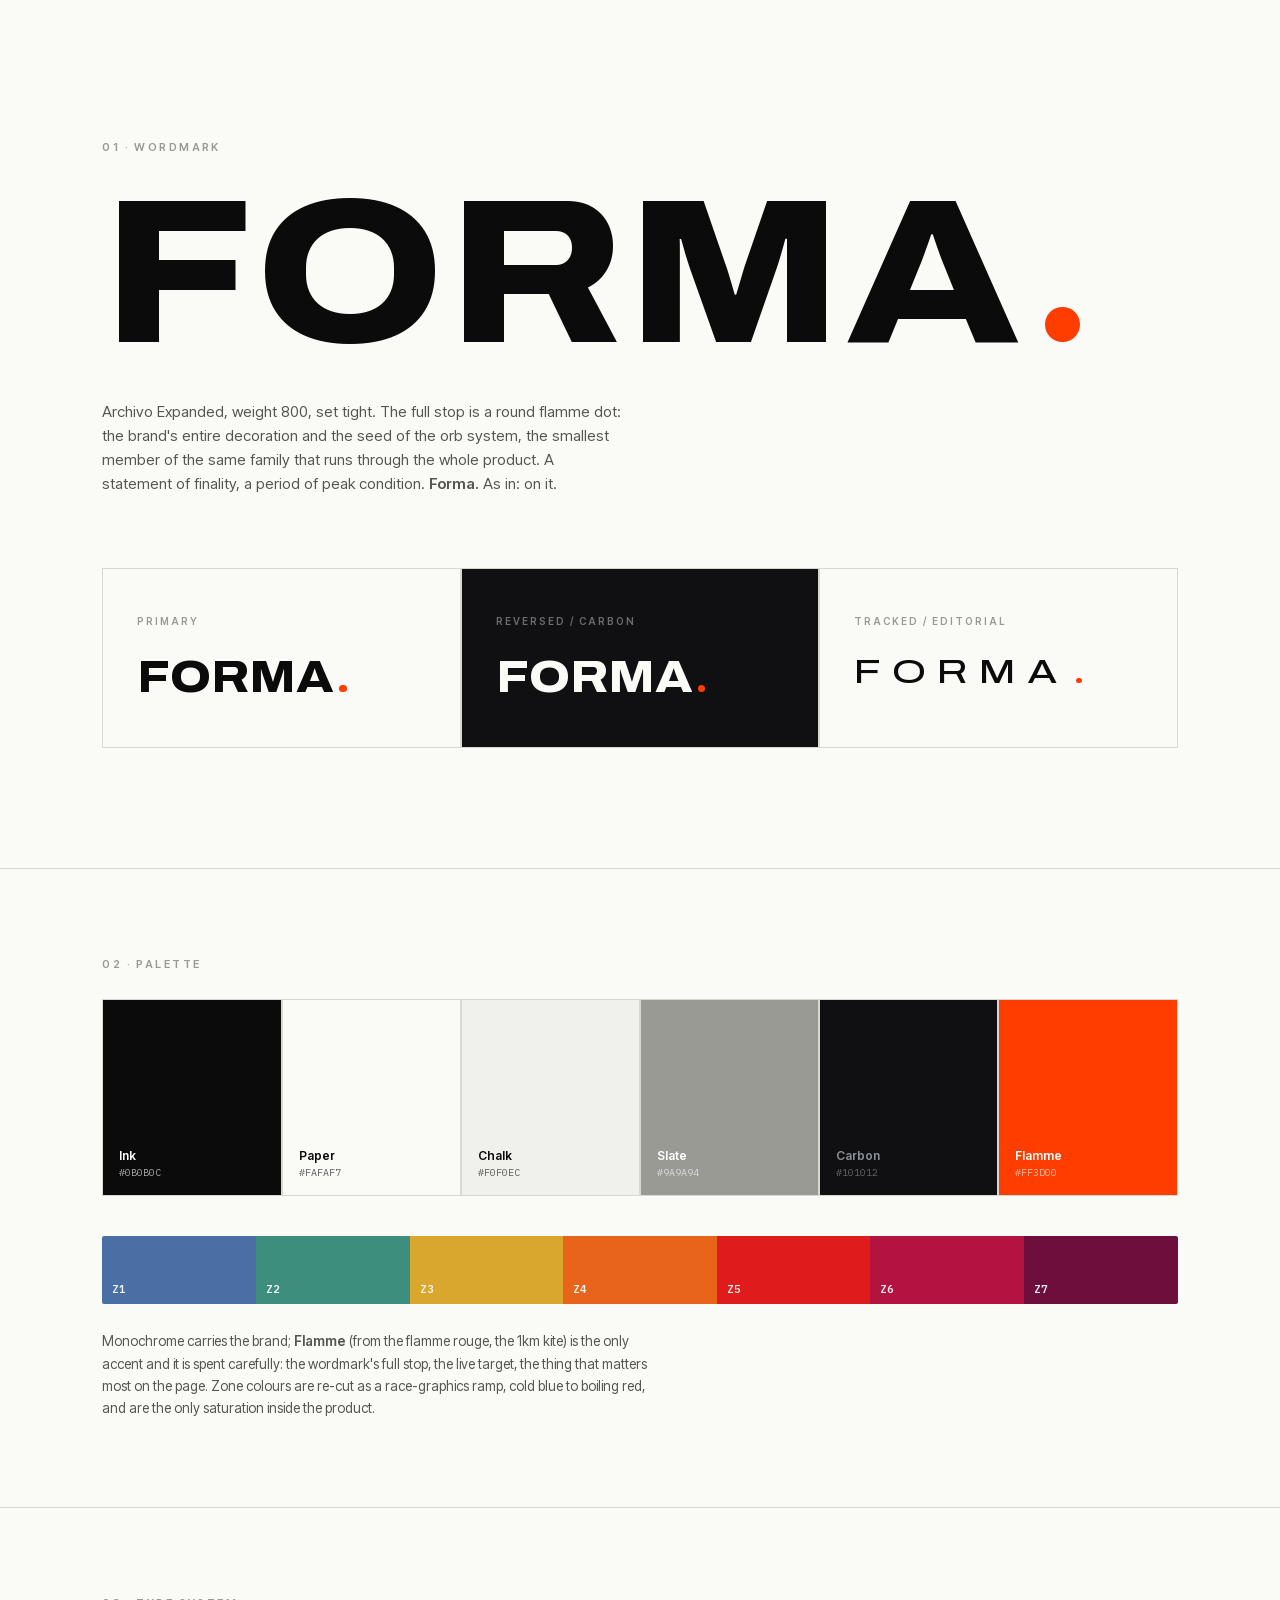
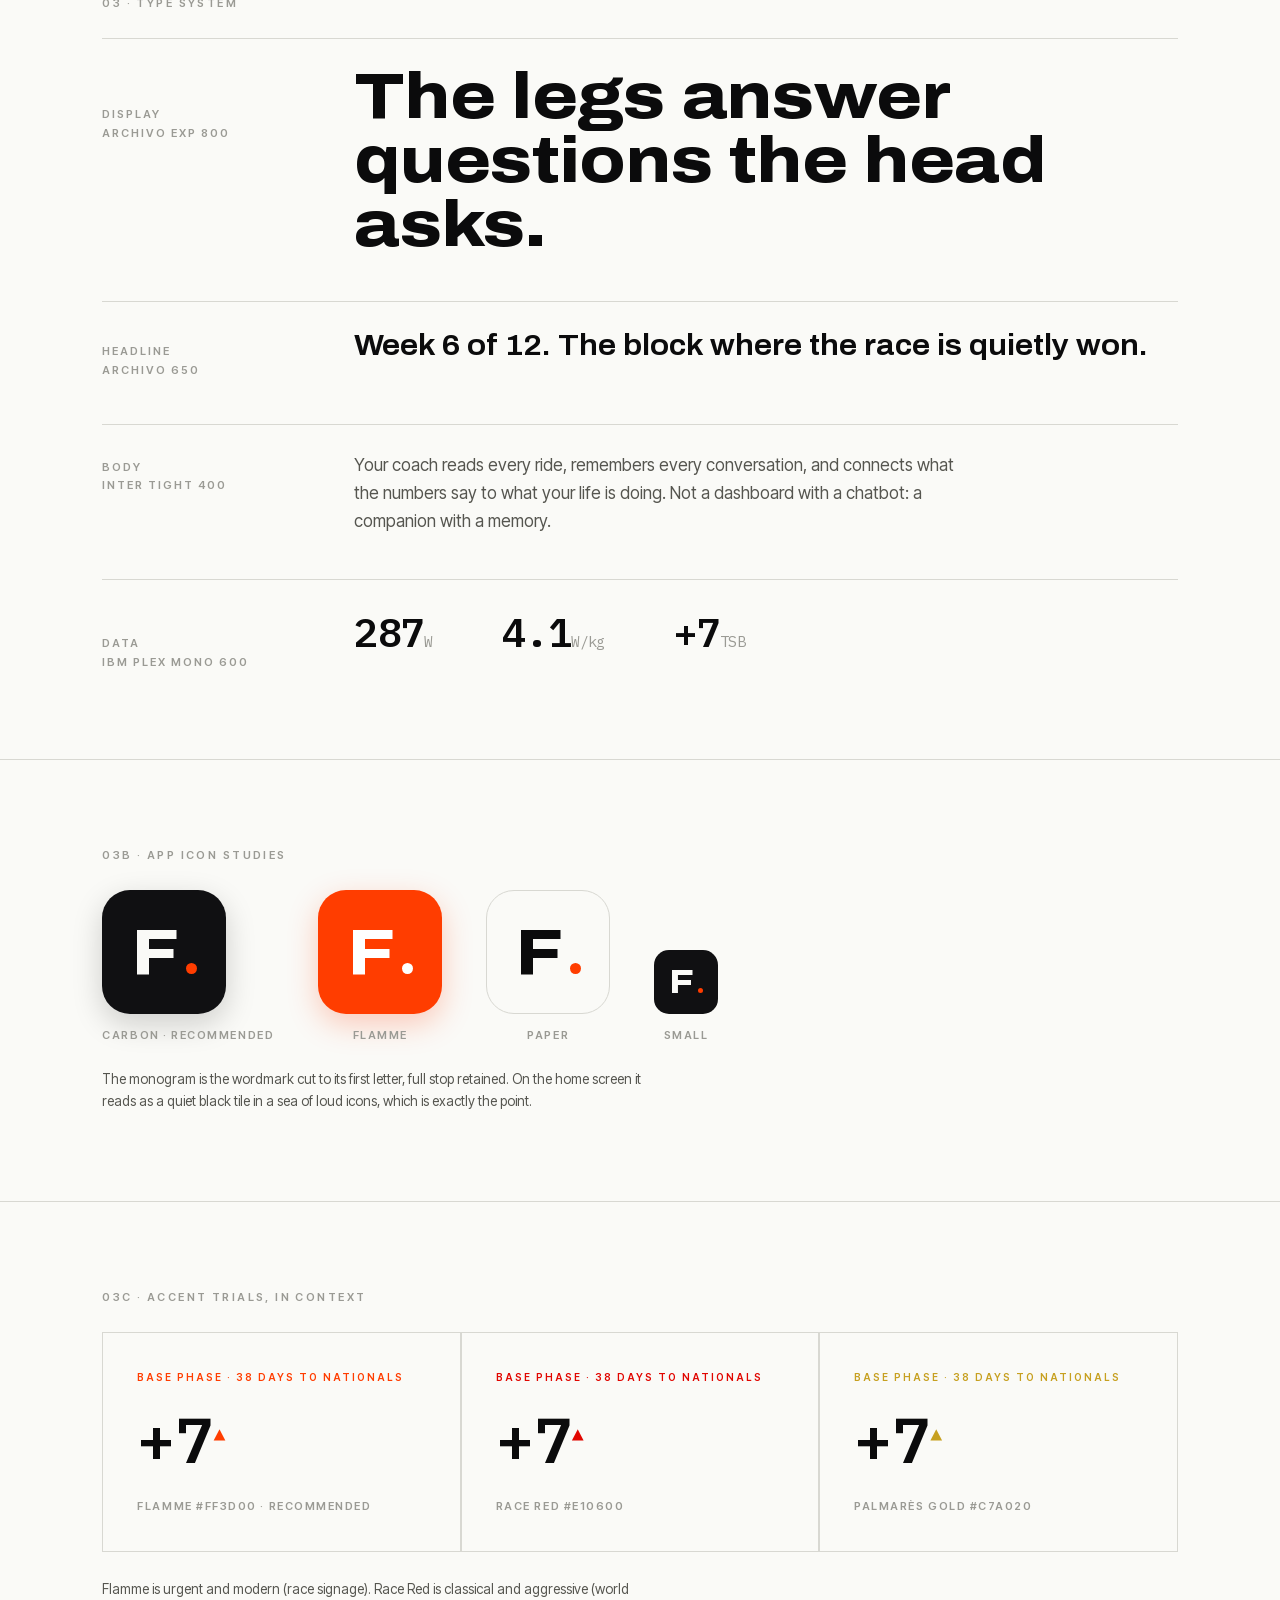
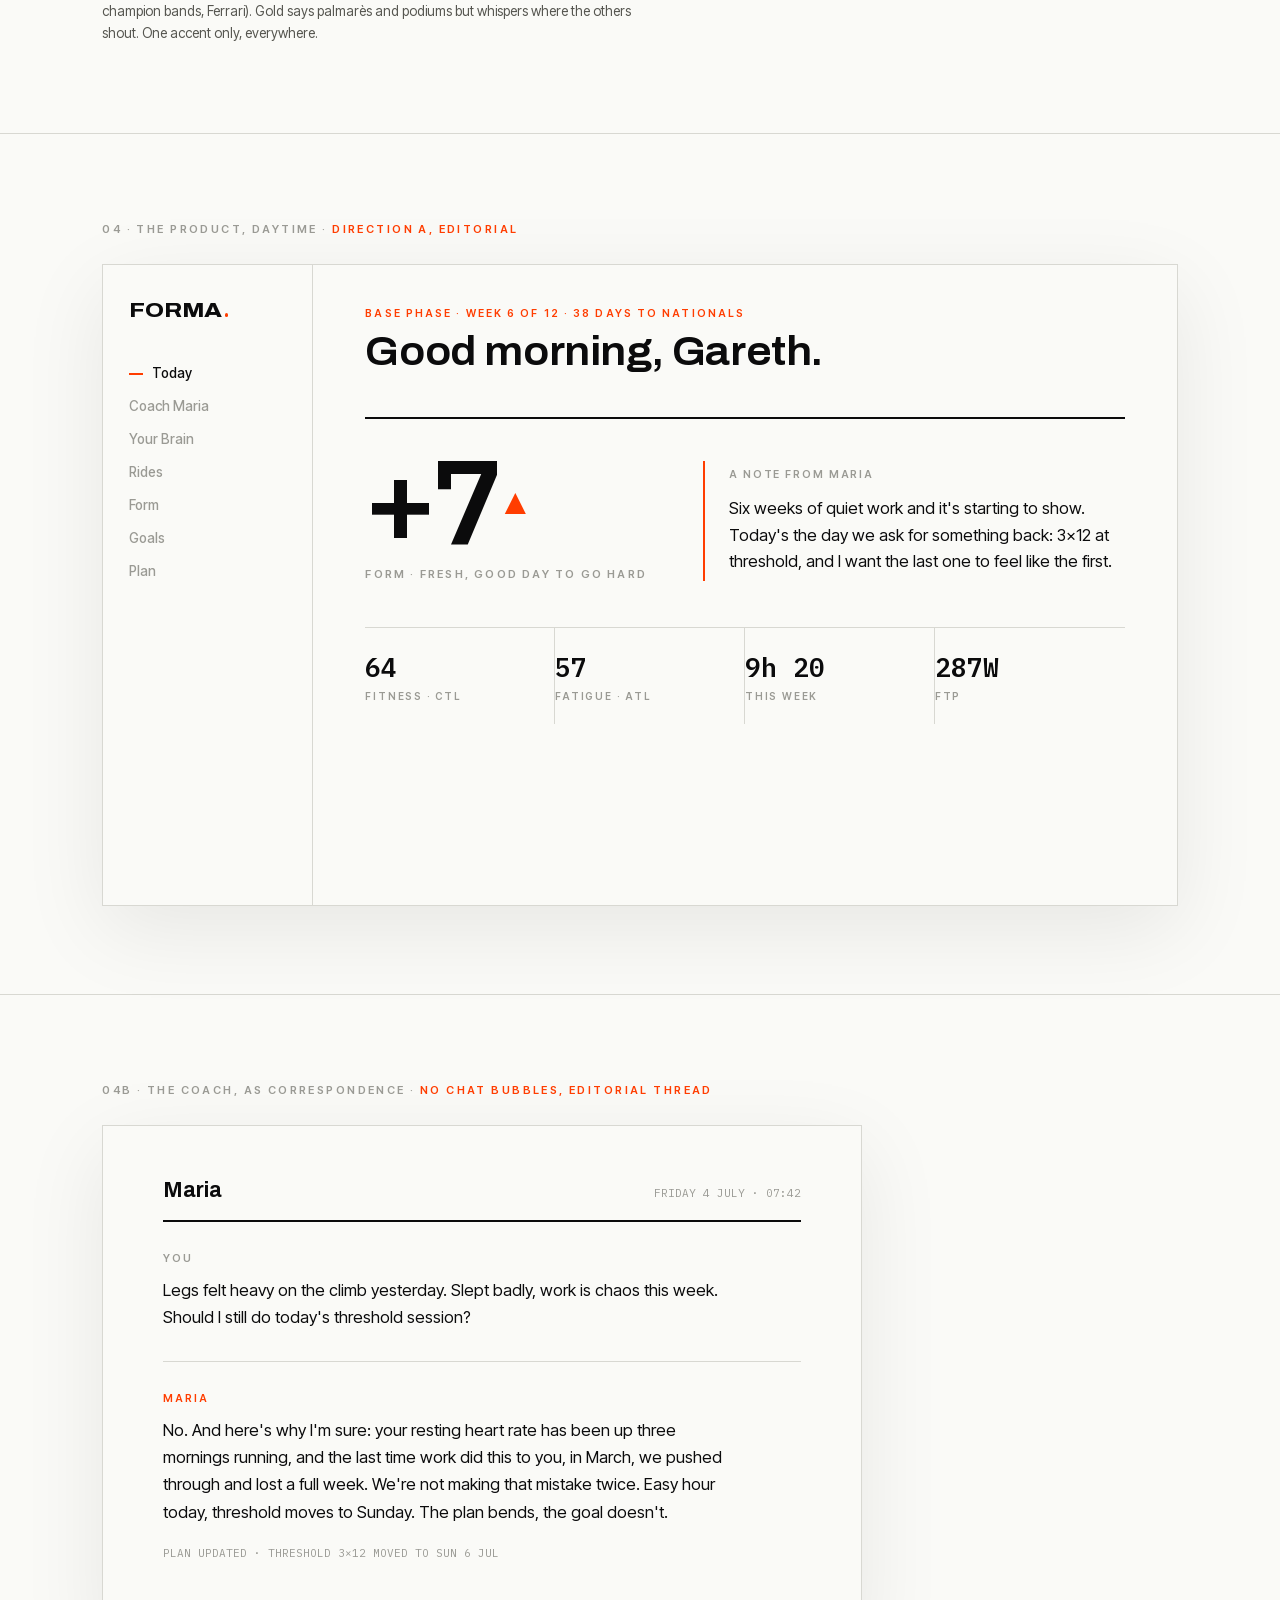
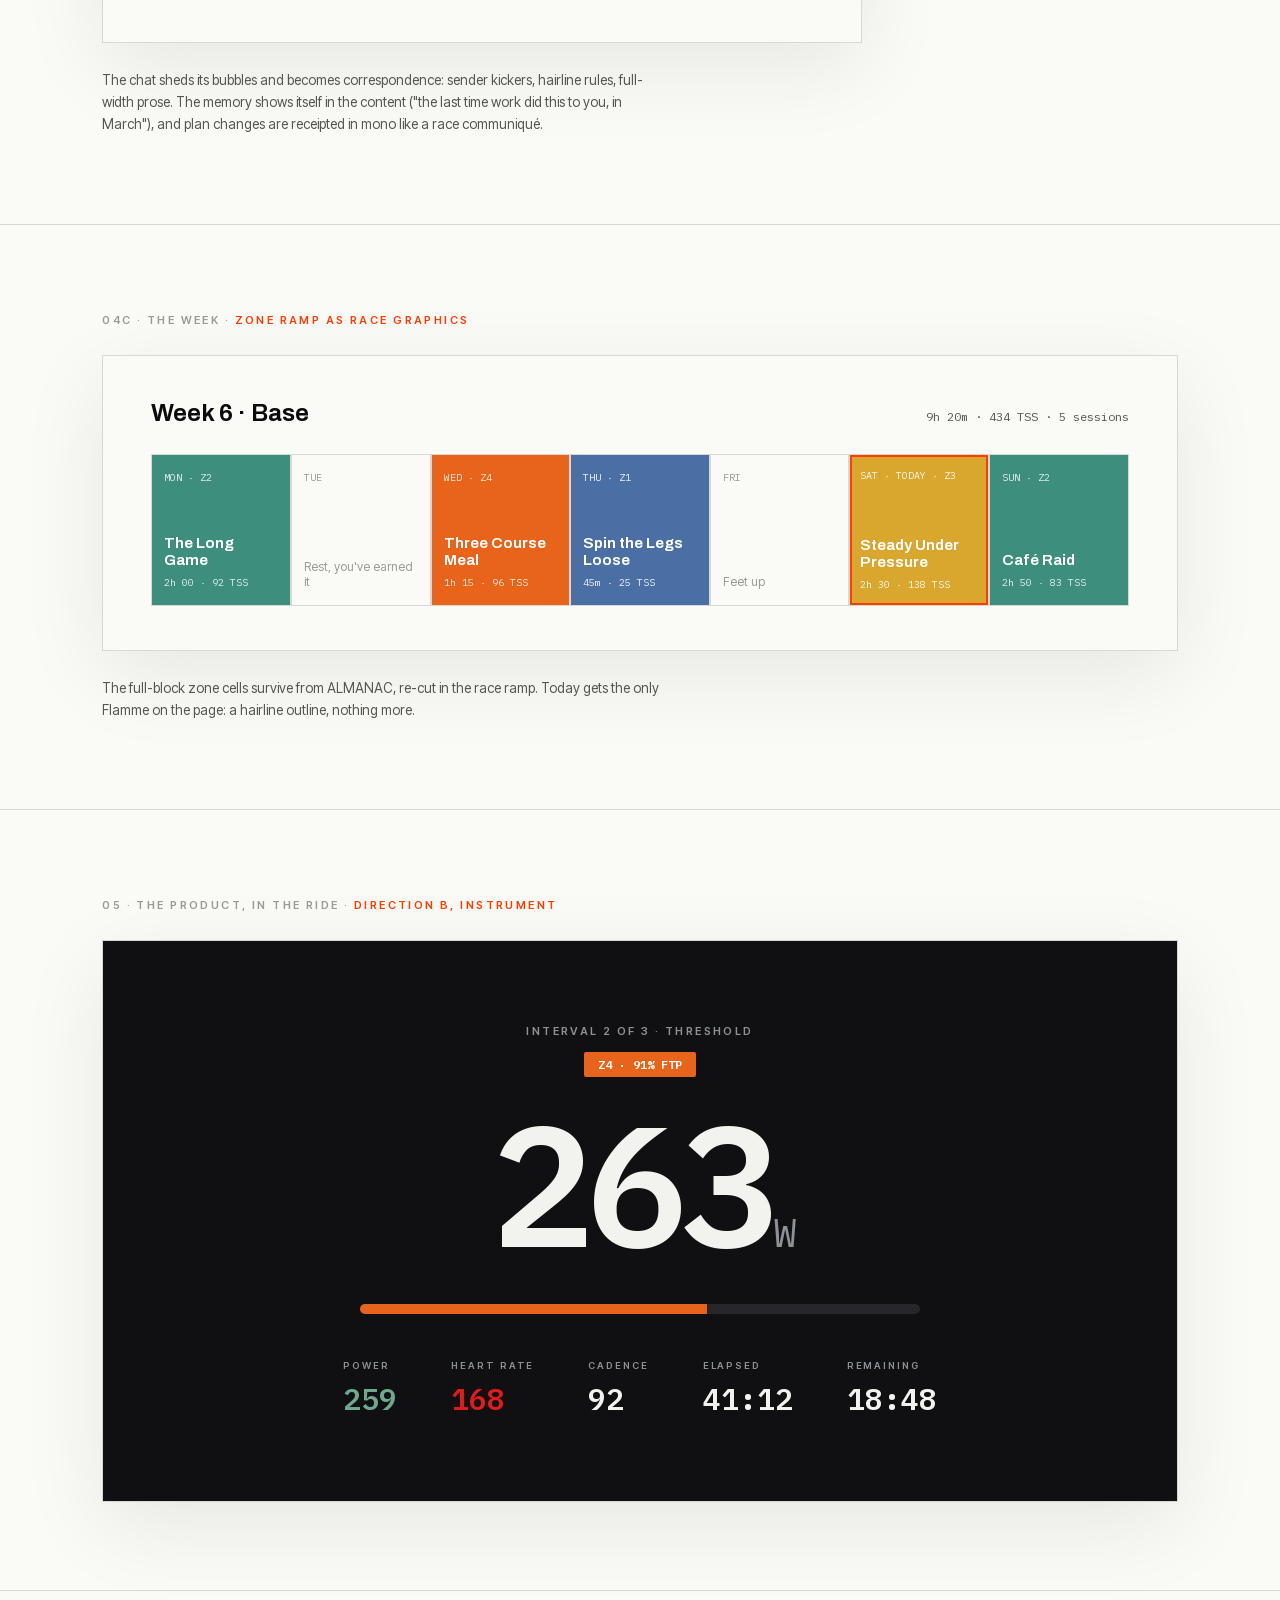
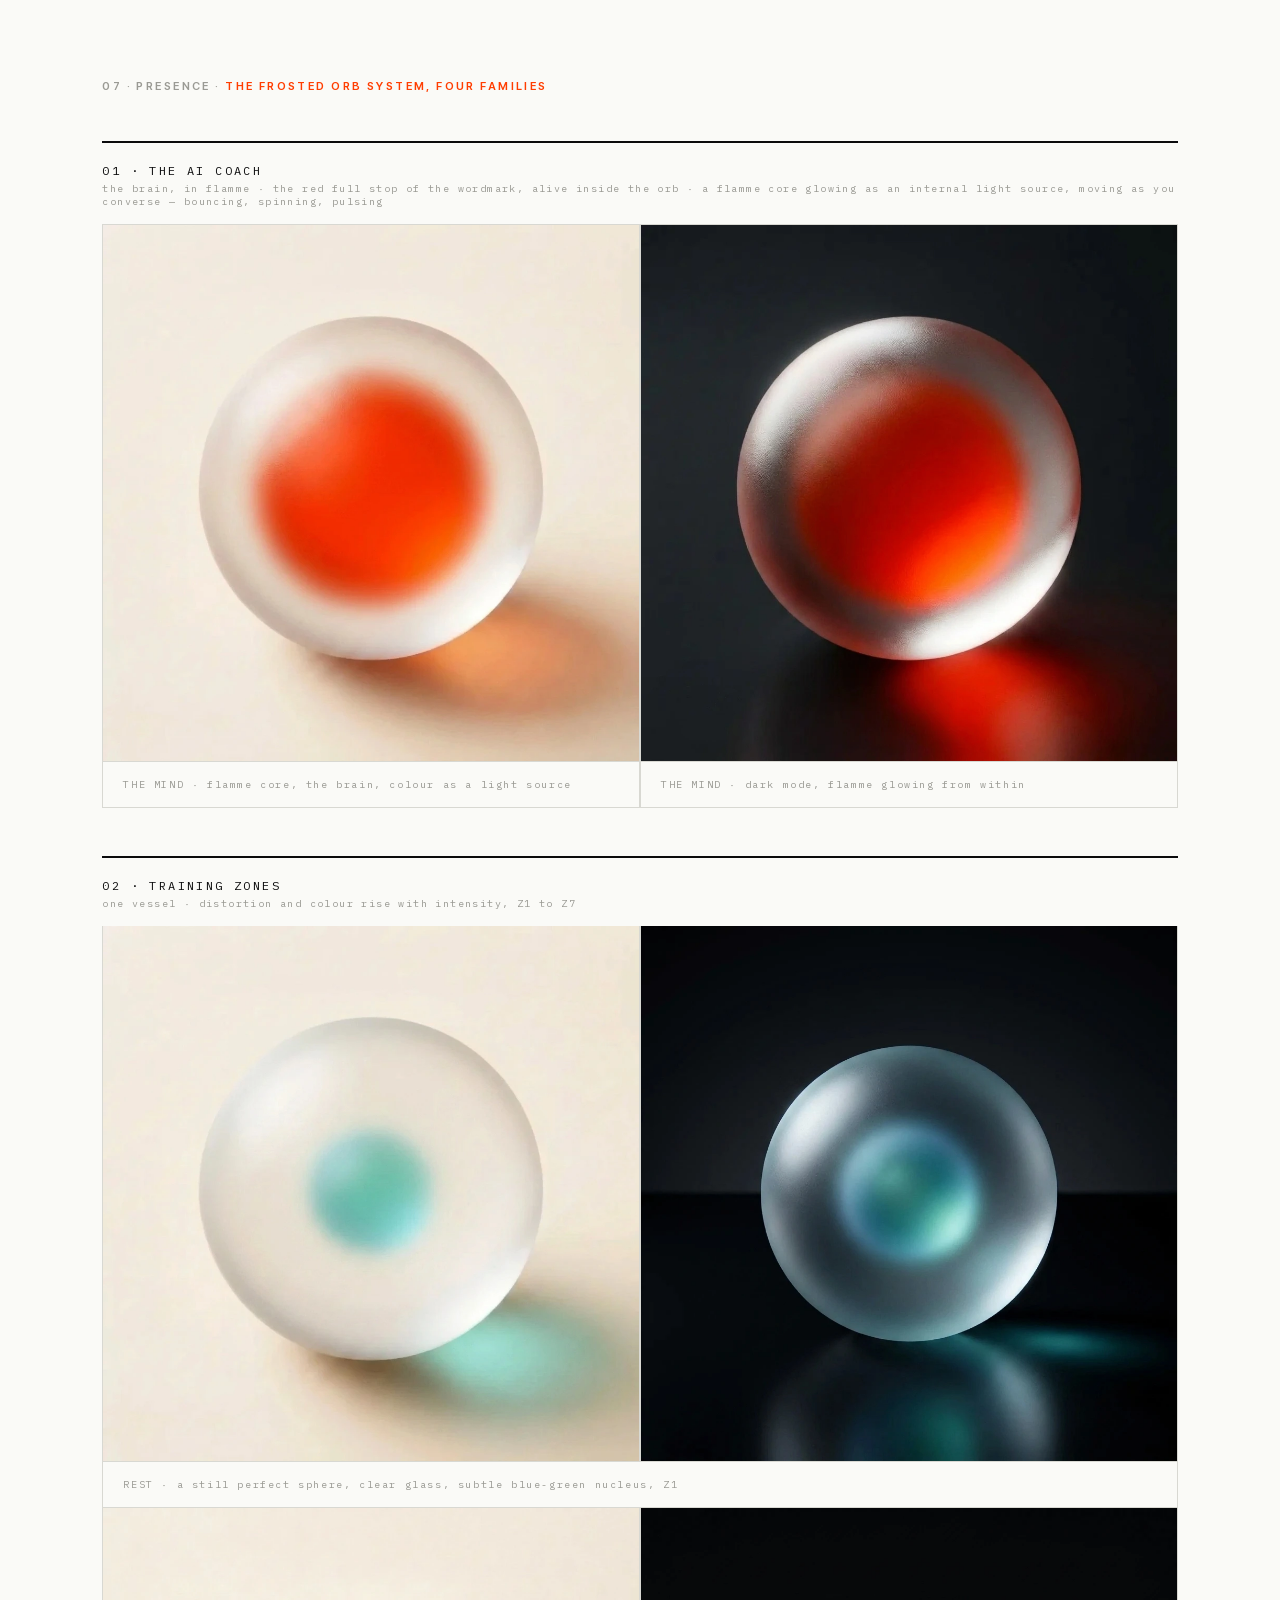
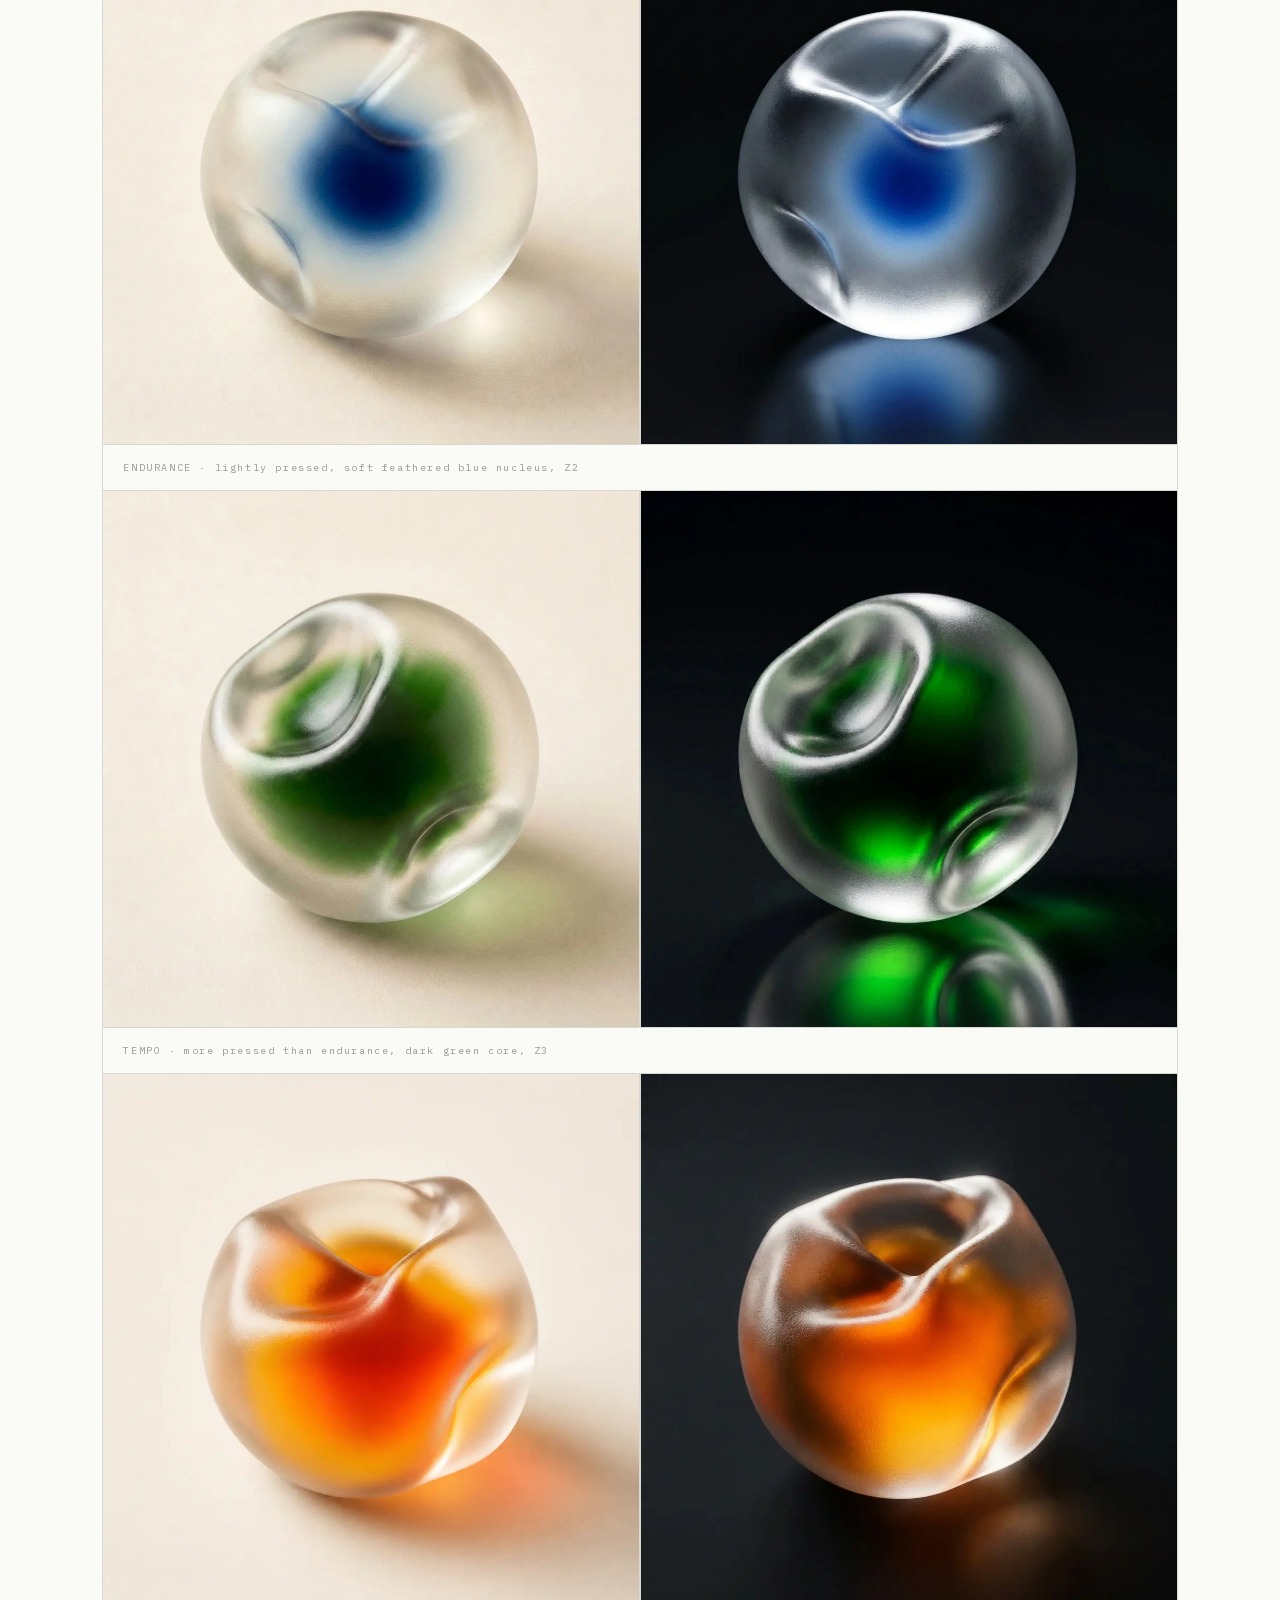
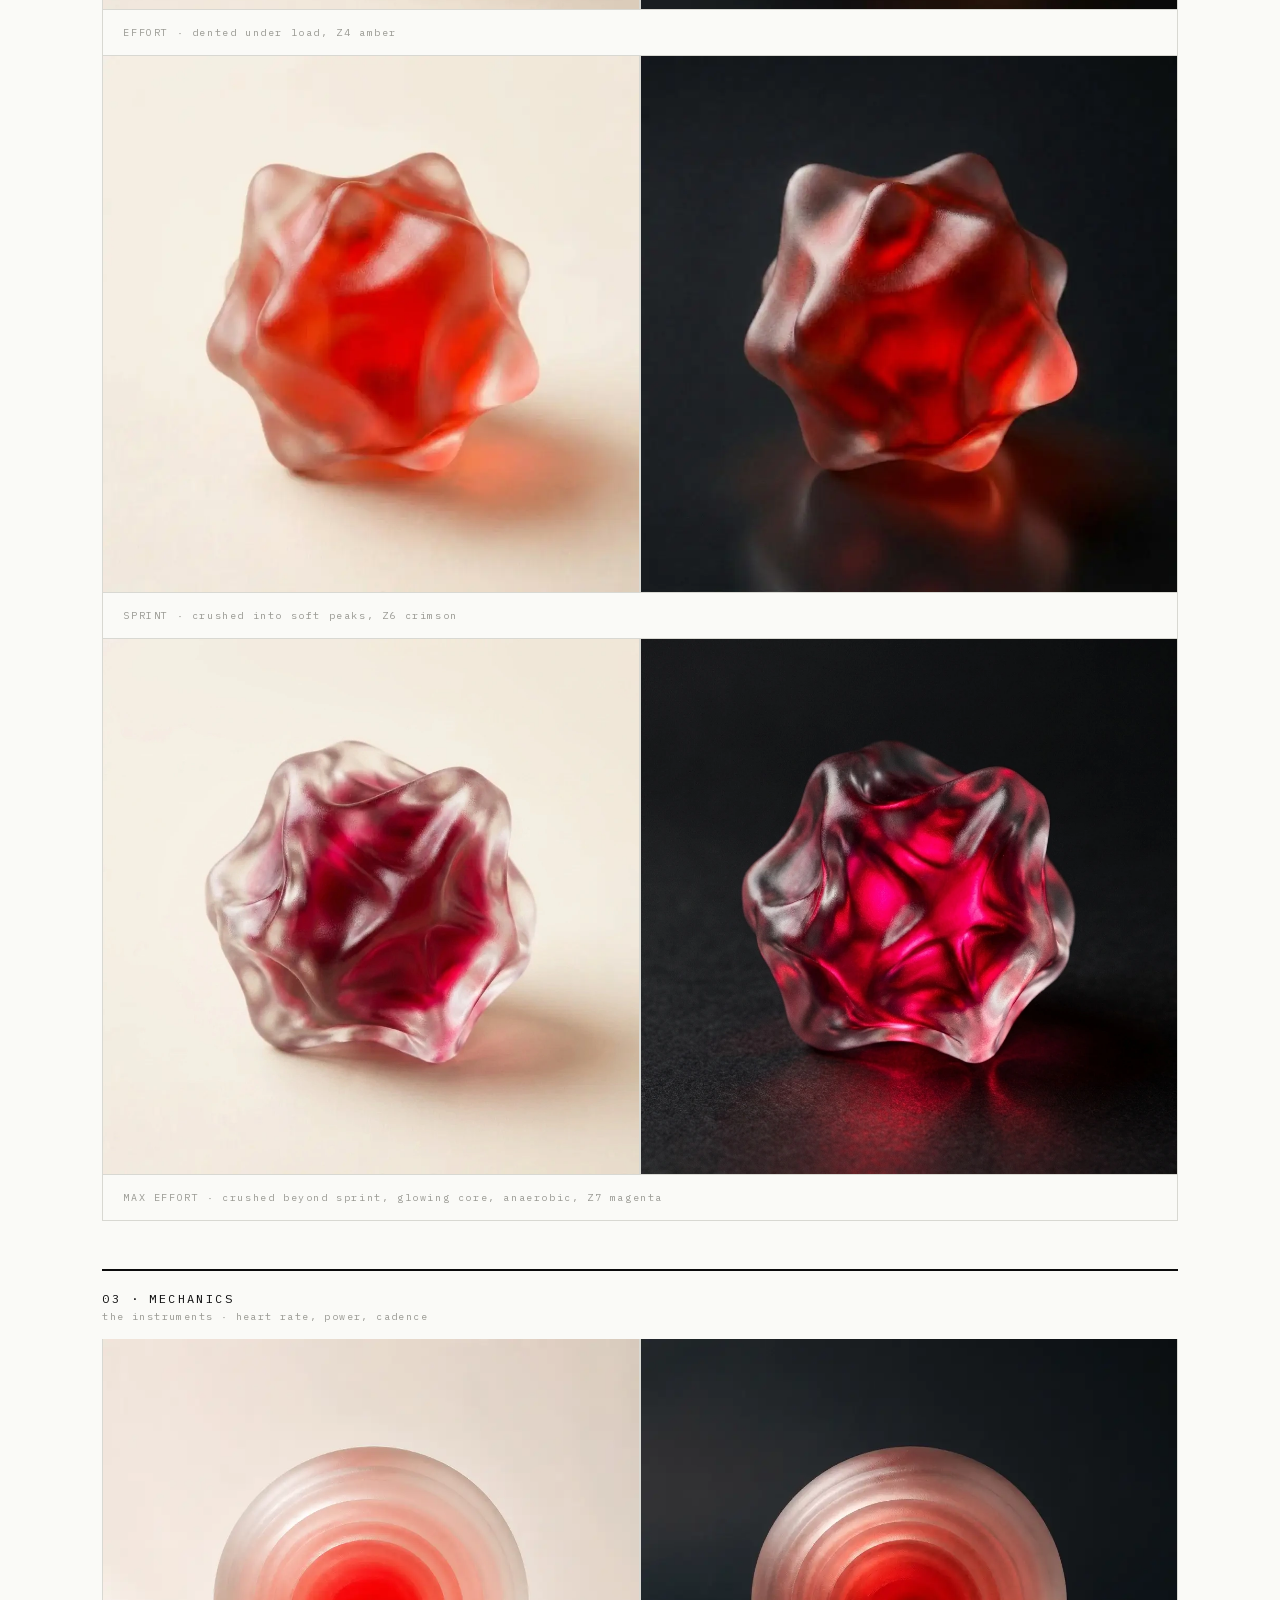
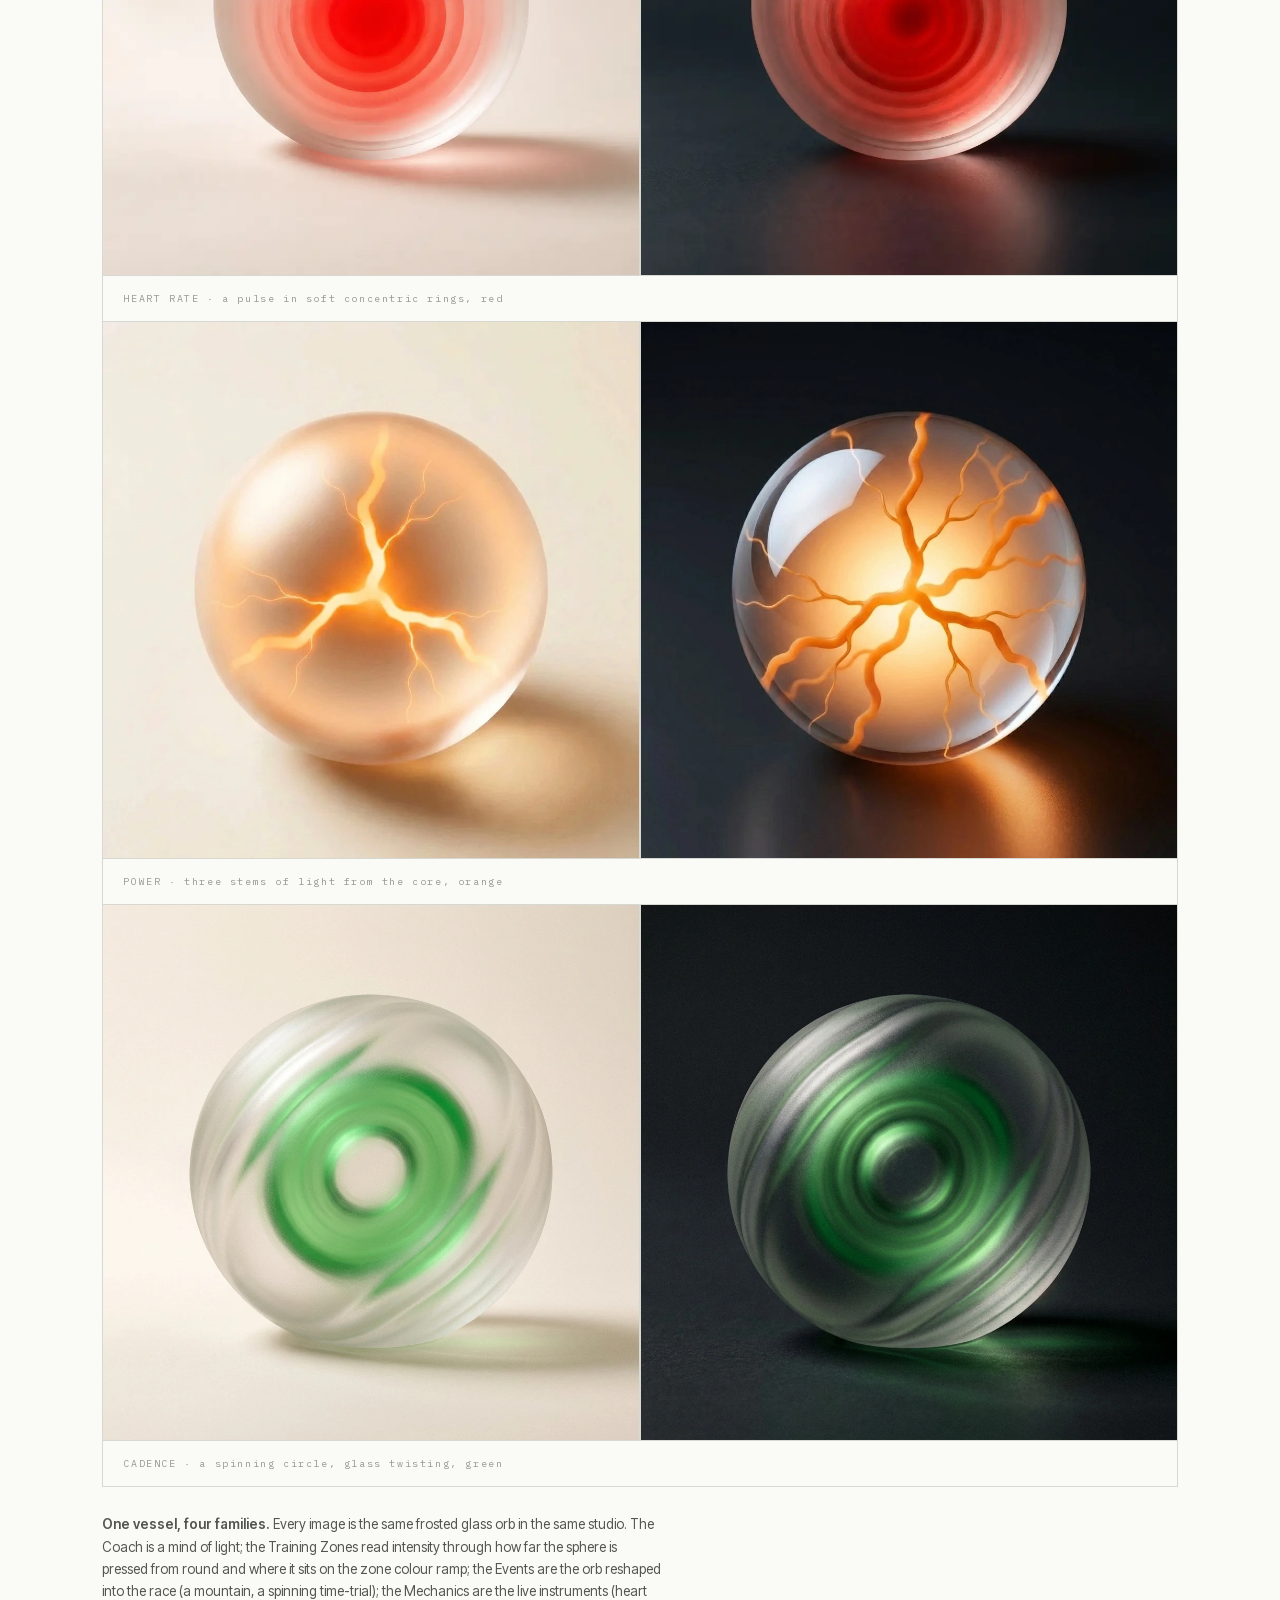
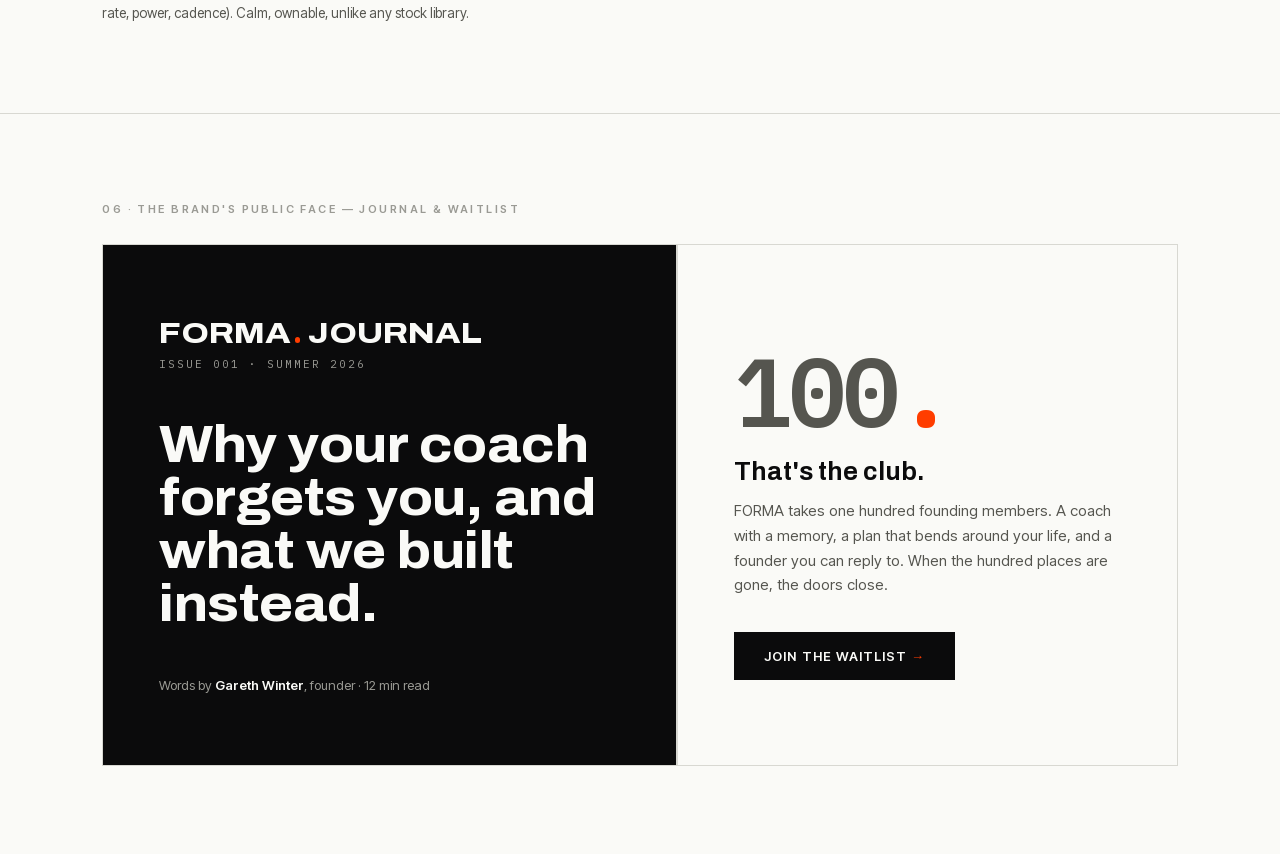
==== brand-guidelines/index.html @ 8fe30f65 "Add brand guidelines page at /brand-guidelines Self-contained FORMA Presence brand guidelines (inlin" ====
<!DOCTYPE html>
<html lang="en">
<head>
<meta charset="UTF-8">
<meta name="viewport" content="width=device-width, initial-scale=1.0">
<title>FORMA — Brand Guidelines</title>
<meta name="description" content="FORMA brand guidelines — the Presence system, wordmark, colour and type.">
<meta property="og:title" content="FORMA — Brand Guidelines">
<meta property="og:url" content="https://ridewithforma.com/brand-guidelines">
<meta name="robots" content="noindex">
<style>
/* inlined fonts (artifact CSP blocks font CDNs) */
@font-face {
  font-family: 'Archivo';
  font-style: normal;
  font-weight: 100 900;
  font-stretch: 62% 125%;
  font-display: swap;
  src: url([data-uri]) format('woff2');
}
@font-face {
  font-family: 'IBM Plex Mono';
  font-style: normal;
  font-weight: 400;
  font-display: swap;
  src: url([data-uri]) format('woff2');
}
@font-face {
  font-family: 'IBM Plex Mono';
  font-style: normal;
  font-weight: 500;
  font-display: swap;
  src: url([data-uri]) format('woff2');
}
@font-face {
  font-family: 'IBM Plex Mono';
  font-style: normal;
  font-weight: 600;
  font-display: swap;
  src: url([data-uri]) format('woff2');
}
@font-face {
  font-family: 'Inter Tight';
  font-style: normal;
  font-weight: 300;
  font-display: swap;
  src: url([data-uri]) format('woff2');
}
@font-face {
  font-family: 'Inter Tight';
  font-style: normal;
  font-weight: 400;
  font-display: swap;
  src: url([data-uri]) format('woff2');
}
@font-face {
  font-family: 'Inter Tight';
  font-style: normal;
  font-weight: 500;
  font-display: swap;
  src: url([data-uri]) format('woff2');
}
@font-face {
  font-family: 'Inter Tight';
  font-style: normal;
  font-weight: 600;
  font-display: swap;
  src: url([data-uri]) format('woff2');
}

  :root {
    --ink: #0B0B0C;
    --paper: #FAFAF7;
    --grey-1: #F0F0EC;
    --grey-2: #D8D8D2;
    --grey-3: #9A9A94;
    --grey-4: #55554F;
    --flamme: #FF3D00;
    --carbon: #101012;
    --carbon-raised: #1A1A1E;
    --titanium: #8E9196;
    /* Zone ramp — race graphics scale, cold to hot */
    --z1: #4A6FA5; --z2: #3E8E7E; --z3: #D9A62E;
    --z4: #E8641B; --z5: #E01B1B; --z6: #B4123F; --z7: #6E0E3C;
  }
  * { margin: 0; padding: 0; box-sizing: border-box; }
  body { background: var(--paper); color: var(--ink); font-family: "Inter Tight", sans-serif; -webkit-font-smoothing: antialiased; }
  .display { font-family: "Archivo", sans-serif; }
  .mono { font-family: "IBM Plex Mono", monospace; }
  section { padding: 88px 8vw; border-bottom: 1px solid var(--grey-2); }
  .kicker { font-size: 11px; font-weight: 600; letter-spacing: 0.22em; text-transform: uppercase; color: var(--grey-3); margin-bottom: 28px; }
  .kicker em { color: var(--flamme); font-style: normal; }

  /* ============ 01 WORDMARK ============ */
  .wordmark-hero { padding: 140px 8vw 120px; border-bottom: 1px solid var(--grey-2); }
  .wm-main {
    font-family: "Archivo", sans-serif;
    font-weight: 800; font-stretch: 115%;
    font-size: clamp(80px, 16vw, 230px);
    letter-spacing: 0.01em; line-height: 0.9;
  }
  .dot { display:inline-block; width:0.17em; height:0.17em; border-radius:50%; background:currentColor; vertical-align:baseline; margin-left:0.11em; }
  .wm-main .dot { color: var(--flamme); }
  .wm-sub { margin-top: 34px; font-size: 15px; color: var(--grey-4); max-width: 520px; line-height: 1.6; }
  .wm-lockups { display: grid; grid-template-columns: repeat(3, 1fr); gap: 2px; margin-top: 72px; background: var(--grey-2); border: 1px solid var(--grey-2); }
  .lockup { background: var(--paper); padding: 46px 34px; }
  .lockup.dark { background: var(--carbon); color: var(--paper); }
  .lockup .lk-label { font-size: 10px; letter-spacing: 0.2em; text-transform: uppercase; color: var(--grey-3); margin-bottom: 26px; font-weight: 600; }
  .lk-a { font-family: "Archivo"; font-weight: 800; font-stretch: 115%; font-size: 44px; white-space: nowrap; }
  .lk-a .dot { color: var(--flamme); }
  .lk-b { font-family: "Archivo"; font-weight: 500; font-stretch: 125%; font-size: 34px; letter-spacing: 0.34em; white-space: nowrap; }
  .lk-b .dot { color: var(--flamme); margin-left: 0.18em; }
  .lk-c { font-family: "Archivo"; font-weight: 800; font-stretch: 115%; font-size: 44px; white-space: nowrap; }
  .lk-c .bar { display: inline-block; width: 0.55em; height: 0.14em; background: var(--flamme); vertical-align: 0.28em; margin-left: 0.12em; }

  /* ============ 02 PALETTE ============ */
  .swatches { display: grid; grid-template-columns: repeat(6, 1fr); gap: 2px; border: 1px solid var(--grey-2); background: var(--grey-2); }
  .swatch { aspect-ratio: 1 / 1.1; padding: 16px; display: flex; flex-direction: column; justify-content: flex-end; }
  .swatch .nm { font-size: 12px; font-weight: 600; }
  .swatch .hx { font-size: 10px; opacity: 0.65; margin-top: 3px; font-family: "IBM Plex Mono"; }
  .zone-ramp { display: flex; height: 68px; margin-top: 40px; border-radius: 2px; overflow: hidden; }
  .zone-ramp div { flex: 1; display: flex; align-items: flex-end; padding: 8px 10px; color: rgba(255,255,255,0.92); font-size: 11px; font-weight: 600; font-family: "IBM Plex Mono"; }
  .note { font-size: 13.5px; color: var(--grey-4); line-height: 1.65; max-width: 560px; margin-top: 26px; }

  /* ============ 03 TYPE ============ */
  .type-spec { display: grid; gap: 44px; }
  .ts-row { display: grid; grid-template-columns: 220px 1fr; gap: 32px; align-items: baseline; border-top: 1px solid var(--grey-2); padding-top: 26px; }
  .ts-label { font-size: 11px; letter-spacing: 0.18em; text-transform: uppercase; color: var(--grey-3); font-weight: 600; line-height: 1.7; }
  .t-display { font-family: "Archivo"; font-weight: 800; font-stretch: 115%; font-size: 64px; line-height: 1.0; letter-spacing: -0.005em; }
  .t-head { font-family: "Archivo"; font-weight: 650; font-stretch: 105%; font-size: 30px; line-height: 1.15; }
  .t-body { font-size: 17px; line-height: 1.65; font-weight: 400; max-width: 620px; color: var(--grey-4); }
  .t-data { font-family: "IBM Plex Mono"; font-size: 40px; font-weight: 600; letter-spacing: -0.02em; }
  .t-data small { font-size: 15px; color: var(--grey-3); font-weight: 400; }

  /* ============ 04 DASHBOARD MOCK (Direction A) ============ */
  .mock-frame { border: 1px solid var(--grey-2); background: var(--paper); box-shadow: 0 24px 80px rgba(11,11,12,0.08); }
  .dash { display: grid; grid-template-columns: 210px 1fr; min-height: 640px; }
  .dash-nav { border-right: 1px solid var(--grey-2); padding: 34px 26px; display: flex; flex-direction: column; }
  .dash-nav .wm { font-family: "Archivo"; font-weight: 800; font-stretch: 115%; font-size: 21px; }
  .dash-nav .wm .dot { color: var(--flamme); }
  .dash-nav ul { list-style: none; margin-top: 44px; display: grid; gap: 17px; font-size: 13.5px; color: var(--grey-3); font-weight: 500; }
  .dash-nav ul li.on { color: var(--ink); }
  .dash-nav ul li.on::before { content: ""; display: inline-block; width: 14px; height: 2px; background: var(--flamme); vertical-align: 0.22em; margin-right: 9px; }
  .dash-main { padding: 42px 52px; }
  .dash-kick { font-size: 10.5px; letter-spacing: 0.2em; text-transform: uppercase; color: var(--flamme); font-weight: 600; }
  .dash-greet { font-family: "Archivo"; font-weight: 650; font-stretch: 108%; font-size: 40px; margin-top: 10px; letter-spacing: -0.01em; }
  .form-hero { display: grid; grid-template-columns: auto 1fr; gap: 56px; align-items: end; margin-top: 44px; border-top: 2px solid var(--ink); padding-top: 30px; }
  .form-hero .big { font-family: "IBM Plex Mono"; font-size: 120px; font-weight: 600; line-height: 0.85; letter-spacing: -0.05em; }
  .form-hero .big sup { font-size: 36px; vertical-align: 0.85em; color: var(--flamme); letter-spacing: 0; }
  .form-hero .lbl { font-size: 11px; letter-spacing: 0.2em; text-transform: uppercase; color: var(--grey-3); font-weight: 600; margin-top: 16px; }
  .coach-note { border-left: 2px solid var(--flamme); padding: 6px 0 6px 24px; }
  .coach-note .who { font-size: 10.5px; letter-spacing: 0.18em; text-transform: uppercase; color: var(--grey-3); font-weight: 600; margin-bottom: 12px; }
  .coach-note p { font-size: 16.5px; line-height: 1.6; color: var(--ink); max-width: 480px; }
  .stat-strip { display: grid; grid-template-columns: repeat(4, 1fr); border-top: 1px solid var(--grey-2); margin-top: 46px; }
  .stat-strip > div { padding: 22px 0; border-right: 1px solid var(--grey-2); }
  .stat-strip > div:last-child { border-right: 0; }
  .stat-strip .v { font-family: "IBM Plex Mono"; font-size: 26px; font-weight: 600; }
  .stat-strip .k { font-size: 10px; letter-spacing: 0.18em; text-transform: uppercase; color: var(--grey-3); font-weight: 600; margin-top: 6px; }

  /* ============ 05 SESSION MOCK (Direction B) ============ */
  .ride { background: var(--carbon); color: #F2F2EF; padding: 60px; min-height: 560px; display: flex; flex-direction: column; align-items: center; justify-content: center; }
  .ride .step { font-size: 11px; letter-spacing: 0.22em; text-transform: uppercase; color: var(--titanium); font-weight: 600; }
  .ride .zone-chip { display: inline-block; margin-top: 14px; background: var(--z4); color: #fff; font-size: 12px; font-weight: 600; padding: 5px 14px; border-radius: 2px; font-family: "IBM Plex Mono"; }
  .ride .watts { font-family: "IBM Plex Mono"; font-size: 170px; font-weight: 600; letter-spacing: -0.05em; line-height: 0.9; margin-top: 30px; }
  .ride .watts small { font-size: 40px; color: var(--titanium); font-weight: 400; }
  .ride .bar { width: min(560px, 80%); height: 10px; background: #26262B; border-radius: 999px; margin-top: 44px; overflow: hidden; }
  .ride .bar i { display: block; height: 100%; width: 62%; background: var(--z4); }
  .ride .metrics { display: grid; grid-template-columns: repeat(5, auto); gap: 54px; margin-top: 46px; }
  .ride .metrics .k { font-size: 9.5px; letter-spacing: 0.2em; text-transform: uppercase; color: var(--titanium); font-weight: 600; }
  .ride .metrics .v { font-family: "IBM Plex Mono"; font-size: 30px; font-weight: 600; margin-top: 8px; }
  .ride .metrics .v.hot { color: var(--z5); }
  .ride .metrics .v.cool { color: #6EA88E; }

  /* ============ 06 JOURNAL / WAITLIST ============ */
  .journal { display: grid; grid-template-columns: 1.15fr 1fr; gap: 2px; background: var(--grey-2); border: 1px solid var(--grey-2); }
  .j-cover { background: var(--ink); color: var(--paper); padding: 72px 56px; min-height: 520px; display: flex; flex-direction: column; justify-content: space-between; }
  .j-cover .masthead { font-family: "Archivo"; font-weight: 800; font-stretch: 115%; font-size: 30px; }
  .j-cover .masthead .dot { color: var(--flamme); }
  .j-cover .issue { font-family: "IBM Plex Mono"; font-size: 11px; color: var(--grey-3); letter-spacing: 0.18em; margin-top: 8px; }
  .j-cover h2 { font-family: "Archivo"; font-weight: 750; font-stretch: 108%; font-size: 52px; line-height: 1.02; letter-spacing: -0.01em; max-width: 480px; }
  .j-cover .byline { font-size: 13px; color: var(--grey-3); }
  .j-cover .byline b { color: var(--paper); font-weight: 600; }
  .j-wait { background: var(--paper); padding: 72px 56px; display: flex; flex-direction: column; justify-content: center; }
  .j-wait .hundred { font-family: "IBM Plex Mono"; font-size: 96px; font-weight: 600; letter-spacing: -0.04em; line-height: 1; }
  .j-wait .hundred span { color: var(--flamme); }
  .j-wait h3 { font-family: "Archivo"; font-weight: 650; font-size: 26px; margin-top: 18px; }
  .j-wait p { font-size: 15px; color: var(--grey-4); line-height: 1.65; margin-top: 14px; max-width: 380px; }
  .j-wait .cta { display: inline-block; margin-top: 34px; background: var(--ink); color: var(--paper); font-size: 13px; font-weight: 600; letter-spacing: 0.08em; text-transform: uppercase; padding: 16px 30px; width: fit-content; }
  .j-wait .cta em { color: var(--flamme); font-style: normal; }
</style>
</head>
<body>

<!-- 01 WORDMARK -->
<div class="wordmark-hero">
  <p class="kicker">01 · Wordmark</p>
  <div class="wm-main">FORMA<span class="dot"></span></div>
  <p class="wm-sub">Archivo Expanded, weight 800, set tight. The full stop is a round flamme dot: the brand's entire decoration and the seed of the orb system, the smallest member of the same family that runs through the whole product. A statement of finality, a period of peak condition. <strong>Forma.</strong> As in: on it.</p>
  <div class="wm-lockups">
    <div class="lockup"><p class="lk-label">Primary</p><div class="lk-a">FORMA<span class="dot"></span></div></div>
    <div class="lockup dark"><p class="lk-label" style="color:#6b6b70">Reversed / Carbon</p><div class="lk-a">FORMA<span class="dot"></span></div></div>
    <div class="lockup"><p class="lk-label">Tracked / Editorial</p><div class="lk-b">FORMA<span class="dot"></span></div></div>
  </div>
</div>

<!-- 02 PALETTE -->
<section>
  <p class="kicker">02 · Palette</p>
  <div class="swatches">
    <div class="swatch" style="background:#0B0B0C;color:#fff"><span class="nm">Ink</span><span class="hx">#0B0B0C</span></div>
    <div class="swatch" style="background:#FAFAF7"><span class="nm">Paper</span><span class="hx">#FAFAF7</span></div>
    <div class="swatch" style="background:#F0F0EC"><span class="nm">Chalk</span><span class="hx">#F0F0EC</span></div>
    <div class="swatch" style="background:#9A9A94;color:#fff"><span class="nm">Slate</span><span class="hx">#9A9A94</span></div>
    <div class="swatch" style="background:#101012;color:#8E9196"><span class="nm">Carbon</span><span class="hx">#101012</span></div>
    <div class="swatch" style="background:#FF3D00;color:#fff"><span class="nm">Flamme</span><span class="hx">#FF3D00</span></div>
  </div>
  <div class="zone-ramp">
    <div style="background:var(--z1)">Z1</div><div style="background:var(--z2)">Z2</div>
    <div style="background:var(--z3)">Z3</div><div style="background:var(--z4)">Z4</div>
    <div style="background:var(--z5)">Z5</div><div style="background:var(--z6)">Z6</div>
    <div style="background:var(--z7)">Z7</div>
  </div>
  <p class="note">Monochrome carries the brand; <strong>Flamme</strong> (from the flamme rouge, the 1km kite) is the only accent and it is spent carefully: the wordmark's full stop, the live target, the thing that matters most on the page. Zone colours are re-cut as a race-graphics ramp, cold blue to boiling red, and are the only saturation inside the product.</p>
</section>

<!-- 03 TYPE -->
<section>
  <p class="kicker">03 · Type system</p>
  <div class="type-spec">
    <div class="ts-row"><p class="ts-label">Display<br>Archivo Exp 800</p><p class="t-display">The legs answer<br>questions the head asks.</p></div>
    <div class="ts-row"><p class="ts-label">Headline<br>Archivo 650</p><p class="t-head">Week 6 of 12. The block where the race is quietly won.</p></div>
    <div class="ts-row"><p class="ts-label">Body<br>Inter Tight 400</p><p class="t-body">Your coach reads every ride, remembers every conversation, and connects what the numbers say to what your life is doing. Not a dashboard with a chatbot: a companion with a memory.</p></div>
    <div class="ts-row"><p class="ts-label">Data<br>IBM Plex Mono 600</p><p class="t-data">287<small>W</small>&nbsp;&nbsp;&nbsp;4.1<small>W/kg</small>&nbsp;&nbsp;&nbsp;+7<small>TSB</small></p></div>
  </div>
</section>

<!-- 03B APP ICON + ACCENT TRIALS -->
<section>
  <p class="kicker">03b · App icon studies</p>
  <div style="display:flex; gap:44px; align-items:flex-end;">
    <div style="text-align:center">
      <div style="width:124px;height:124px;border-radius:28px;background:var(--carbon);display:flex;align-items:center;justify-content:center;box-shadow:0 10px 30px rgba(11,11,12,0.18)">
        <span class="display" style="font-weight:800;font-stretch:115%;font-size:64px;color:var(--paper)">F<span class="dot" style="background:var(--flamme)"></span></span>
      </div>
      <p style="font-size:11px;color:var(--grey-3);margin-top:14px;font-weight:600;letter-spacing:0.14em">CARBON · RECOMMENDED</p>
    </div>
    <div style="text-align:center">
      <div style="width:124px;height:124px;border-radius:28px;background:var(--flamme);display:flex;align-items:center;justify-content:center;box-shadow:0 10px 30px rgba(255,61,0,0.25)">
        <span class="display" style="font-weight:800;font-stretch:115%;font-size:64px;color:#fff">F<span class="dot" style="background:#fff"></span></span>
      </div>
      <p style="font-size:11px;color:var(--grey-3);margin-top:14px;font-weight:600;letter-spacing:0.14em">FLAMME</p>
    </div>
    <div style="text-align:center">
      <div style="width:124px;height:124px;border-radius:28px;background:var(--paper);border:1px solid var(--grey-2);display:flex;align-items:center;justify-content:center">
        <span class="display" style="font-weight:800;font-stretch:115%;font-size:64px;color:var(--ink)">F<span class="dot" style="background:var(--flamme)"></span></span>
      </div>
      <p style="font-size:11px;color:var(--grey-3);margin-top:14px;font-weight:600;letter-spacing:0.14em">PAPER</p>
    </div>
    <div style="text-align:center">
      <div style="width:64px;height:64px;border-radius:15px;background:var(--carbon);display:flex;align-items:center;justify-content:center">
        <span class="display" style="font-weight:800;font-stretch:115%;font-size:33px;color:var(--paper)">F<span class="dot" style="background:var(--flamme)"></span></span>
      </div>
      <p style="font-size:11px;color:var(--grey-3);margin-top:14px;font-weight:600;letter-spacing:0.14em">SMALL</p>
    </div>
  </div>
  <p class="note">The monogram is the wordmark cut to its first letter, full stop retained. On the home screen it reads as a quiet black tile in a sea of loud icons, which is exactly the point.</p>
</section>

<!-- 03C ACCENT TRIALS -->
<section>
  <p class="kicker">03c · Accent trials, in context</p>
  <div style="display:grid;grid-template-columns:repeat(3,1fr);gap:2px;background:var(--grey-2);border:1px solid var(--grey-2)">
    <div style="background:var(--paper);padding:38px 34px">
      <p style="font-size:10px;letter-spacing:0.2em;text-transform:uppercase;color:#FF3D00;font-weight:600">Base phase · 38 days to Nationals</p>
      <p class="mono" style="font-size:64px;font-weight:600;margin-top:14px">+7<sup style="font-size:20px;color:#FF3D00">▲</sup></p>
      <p style="font-size:11px;color:var(--grey-3);margin-top:18px;font-weight:600;letter-spacing:0.14em">FLAMME #FF3D00 · RECOMMENDED</p>
    </div>
    <div style="background:var(--paper);padding:38px 34px">
      <p style="font-size:10px;letter-spacing:0.2em;text-transform:uppercase;color:#E10600;font-weight:600">Base phase · 38 days to Nationals</p>
      <p class="mono" style="font-size:64px;font-weight:600;margin-top:14px">+7<sup style="font-size:20px;color:#E10600">▲</sup></p>
      <p style="font-size:11px;color:var(--grey-3);margin-top:18px;font-weight:600;letter-spacing:0.14em">RACE RED #E10600</p>
    </div>
    <div style="background:var(--paper);padding:38px 34px">
      <p style="font-size:10px;letter-spacing:0.2em;text-transform:uppercase;color:#C7A020;font-weight:600">Base phase · 38 days to Nationals</p>
      <p class="mono" style="font-size:64px;font-weight:600;margin-top:14px">+7<sup style="font-size:20px;color:#C7A020">▲</sup></p>
      <p style="font-size:11px;color:var(--grey-3);margin-top:18px;font-weight:600;letter-spacing:0.14em">PALMARÈS GOLD #C7A020</p>
    </div>
  </div>
  <p class="note">Flamme is urgent and modern (race signage). Race Red is classical and aggressive (world champion bands, Ferrari). Gold says palmarès and podiums but whispers where the others shout. One accent only, everywhere.</p>
</section>

<!-- 04 DASHBOARD -->
<section>
  <p class="kicker">04 · The product, daytime · <em>Direction A, editorial</em></p>
  <div class="mock-frame">
    <div class="dash">
      <div class="dash-nav">
        <div class="wm">FORMA<span class="dot"></span></div>
        <ul>
          <li class="on">Today</li><li>Coach Maria</li><li>Your Brain</li><li>Rides</li><li>Form</li><li>Goals</li><li>Plan</li>
        </ul>
      </div>
      <div class="dash-main">
        <p class="dash-kick">Base phase · Week 6 of 12 · 38 days to Nationals</p>
        <h1 class="dash-greet">Good morning, Gareth.</h1>
        <div class="form-hero">
          <div>
            <div class="big">+7<sup>▲</sup></div>
            <p class="lbl">Form · Fresh, good day to go hard</p>
          </div>
          <div class="coach-note">
            <p class="who">A note from Maria</p>
            <p>Six weeks of quiet work and it's starting to show. Today's the day we ask for something back: 3×12 at threshold, and I want the last one to feel like the first.</p>
          </div>
        </div>
        <div class="stat-strip">
          <div><p class="v">64</p><p class="k">Fitness · CTL</p></div>
          <div><p class="v">57</p><p class="k">Fatigue · ATL</p></div>
          <div><p class="v">9h 20</p><p class="k">This week</p></div>
          <div><p class="v">287W</p><p class="k">FTP</p></div>
        </div>
      </div>
    </div>
  </div>
</section>

<!-- 04B COACH CHAT -->
<section>
  <p class="kicker">04b · The coach, as correspondence · <em>no chat bubbles, editorial thread</em></p>
  <div class="mock-frame" style="max-width:760px;padding:52px 60px">
    <div style="display:flex;align-items:baseline;justify-content:space-between;border-bottom:2px solid var(--ink);padding-bottom:18px">
      <span class="display" style="font-weight:650;font-size:22px">Maria</span>
      <span class="mono" style="font-size:11px;color:var(--grey-3)">FRIDAY 4 JULY · 07:42</span>
    </div>
    <div style="padding:30px 0;border-bottom:1px solid var(--grey-2)">
      <p style="font-size:10.5px;letter-spacing:0.18em;text-transform:uppercase;color:var(--grey-3);font-weight:600;margin-bottom:12px">You</p>
      <p style="font-size:16.5px;line-height:1.65;max-width:560px">Legs felt heavy on the climb yesterday. Slept badly, work is chaos this week. Should I still do today's threshold session?</p>
    </div>
    <div style="padding:30px 0">
      <p style="font-size:10.5px;letter-spacing:0.18em;text-transform:uppercase;color:var(--flamme);font-weight:600;margin-bottom:12px">Maria</p>
      <p style="font-size:16.5px;line-height:1.65;max-width:560px;color:var(--ink)">No. And here's why I'm sure: your resting heart rate has been up three mornings running, and the last time work did this to you, in March, we pushed through and lost a full week. We're not making that mistake twice. Easy hour today, threshold moves to Sunday. The plan bends, the goal doesn't.</p>
      <p class="mono" style="font-size:11px;color:var(--grey-3);margin-top:20px">PLAN UPDATED · THRESHOLD 3×12 MOVED TO SUN 6 JUL</p>
    </div>
  </div>
  <p class="note">The chat sheds its bubbles and becomes correspondence: sender kickers, hairline rules, full-width prose. The memory shows itself in the content ("the last time work did this to you, in March"), and plan changes are receipted in mono like a race communiqué.</p>
</section>

<!-- 04C TRAINING WEEK -->
<section>
  <p class="kicker">04c · The week · <em>zone ramp as race graphics</em></p>
  <div class="mock-frame" style="padding:44px 48px">
    <div style="display:flex;align-items:baseline;justify-content:space-between">
      <span class="display" style="font-weight:650;font-size:24px">Week 6 · Base</span>
      <span class="mono" style="font-size:12px;color:var(--grey-4)">9h 20m · 434 TSS · 5 sessions</span>
    </div>
    <div style="display:grid;grid-template-columns:repeat(7,1fr);gap:2px;margin-top:28px;background:var(--grey-2);border:1px solid var(--grey-2)">
      <div style="background:var(--z2);color:#fff;padding:16px 12px;min-height:150px;display:flex;flex-direction:column;justify-content:space-between">
        <span class="mono" style="font-size:10px;opacity:0.85">MON · Z2</span>
        <div><p class="display" style="font-weight:650;font-size:15px;line-height:1.15">The Long Game</p><p class="mono" style="font-size:10px;margin-top:6px;opacity:0.85">2h 00 · 92 TSS</p></div>
      </div>
      <div style="background:var(--paper);padding:16px 12px;color:var(--grey-3);display:flex;flex-direction:column;justify-content:space-between">
        <span class="mono" style="font-size:10px">TUE</span>
        <p style="font-size:12px">Rest, you've earned it</p>
      </div>
      <div style="background:var(--z4);color:#fff;padding:16px 12px;display:flex;flex-direction:column;justify-content:space-between">
        <span class="mono" style="font-size:10px;opacity:0.85">WED · Z4</span>
        <div><p class="display" style="font-weight:650;font-size:15px;line-height:1.15">Three Course Meal</p><p class="mono" style="font-size:10px;margin-top:6px;opacity:0.85">1h 15 · 96 TSS</p></div>
      </div>
      <div style="background:var(--z1);color:#fff;padding:16px 12px;display:flex;flex-direction:column;justify-content:space-between">
        <span class="mono" style="font-size:10px;opacity:0.9">THU · Z1</span>
        <div><p class="display" style="font-weight:650;font-size:15px;line-height:1.15">Spin the Legs Loose</p><p class="mono" style="font-size:10px;margin-top:6px;opacity:0.9">45m · 25 TSS</p></div>
      </div>
      <div style="background:var(--paper);padding:16px 12px;color:var(--grey-3);display:flex;flex-direction:column;justify-content:space-between">
        <span class="mono" style="font-size:10px">FRI</span>
        <p style="font-size:12px">Feet up</p>
      </div>
      <div style="background:var(--z3);color:#fff;padding:14px 10px;display:flex;flex-direction:column;justify-content:space-between;outline:2px solid var(--flamme);outline-offset:-2px">
        <span class="mono" style="font-size:10px;opacity:0.9">SAT · TODAY · Z3</span>
        <div><p class="display" style="font-weight:650;font-size:15px;line-height:1.15">Steady Under Pressure</p><p class="mono" style="font-size:10px;margin-top:6px;opacity:0.9">2h 30 · 138 TSS</p></div>
      </div>
      <div style="background:var(--z2);color:#fff;padding:16px 12px;display:flex;flex-direction:column;justify-content:space-between">
        <span class="mono" style="font-size:10px;opacity:0.85">SUN · Z2</span>
        <div><p class="display" style="font-weight:650;font-size:15px;line-height:1.15">Café Raid</p><p class="mono" style="font-size:10px;margin-top:6px;opacity:0.85">2h 50 · 83 TSS</p></div>
      </div>
    </div>
  </div>
  <p class="note">The full-block zone cells survive from ALMANAC, re-cut in the race ramp. Today gets the only Flamme on the page: a hairline outline, nothing more.</p>
</section>

<!-- 05 SESSION PLAYER -->
<section>
  <p class="kicker">05 · The product, in the ride · <em>Direction B, instrument</em></p>
  <div class="mock-frame">
    <div class="ride">
      <p class="step">Interval 2 of 3 · Threshold</p>
      <span class="zone-chip">Z4 · 91% FTP</span>
      <div class="watts">263<small>W</small></div>
      <div class="bar"><i></i></div>
      <div class="metrics">
        <div><p class="k">Power</p><p class="v cool">259</p></div>
        <div><p class="k">Heart rate</p><p class="v hot">168</p></div>
        <div><p class="k">Cadence</p><p class="v">92</p></div>
        <div><p class="k">Elapsed</p><p class="v">41:12</p></div>
        <div><p class="k">Remaining</p><p class="v">18:48</p></div>
      </div>
    </div>
  </div>
</section>

<!-- 07 PRESENCE IMAGERY SYSTEM -->
<section>
  <p class="kicker">07 · Presence · <em>the frosted orb system, four families</em></p>

  <p class="mono" style="font-size:12px;letter-spacing:0.2em;color:var(--ink);margin:48px 0 4px;border-top:2px solid var(--ink);padding-top:20px">01 · THE AI COACH</p>
  <p class="mono" style="font-size:10px;letter-spacing:0.14em;color:var(--grey-3);margin:0 0 16px">the brain, in flamme · the red full stop of the wordmark, alive inside the orb · a flamme core glowing as an internal light source, moving as you converse — bouncing, spinning, pulsing</p>
  <div style="display:grid;grid-template-columns:1fr 1fr;gap:2px;background:var(--grey-2);border:1px solid var(--grey-2)">
    <div style="background:var(--paper);padding:0"><img src="[data-uri]" style="width:100%;display:block" alt=""></div>
    <div style="background:#111;padding:0"><img src="[data-uri]" style="width:100%;display:block" alt=""></div>
  </div>
  <div style="display:grid;grid-template-columns:1fr 1fr;gap:2px;background:var(--grey-2);border:1px solid var(--grey-2);border-top:0">
    <div style="background:var(--paper);padding:16px 20px"><p class="mono" style="font-size:10px;letter-spacing:0.16em;color:var(--grey-3)">THE MIND · flamme core, the brain, colour as a light source</p></div>
    <div style="background:var(--paper);padding:16px 20px"><p class="mono" style="font-size:10px;letter-spacing:0.16em;color:var(--grey-3)">THE MIND · dark mode, flamme glowing from within</p></div>
  </div>

  <p class="mono" style="font-size:12px;letter-spacing:0.2em;color:var(--ink);margin:48px 0 4px;border-top:2px solid var(--ink);padding-top:20px">02 · TRAINING ZONES</p>
  <p class="mono" style="font-size:10px;letter-spacing:0.14em;color:var(--grey-3);margin:0 0 16px">one vessel · distortion and colour rise with intensity, Z1 to Z7</p>
  <div style="display:grid;grid-template-columns:1fr 1fr;gap:2px;background:var(--grey-2);border:1px solid var(--grey-2);border-top:0">
    <div style="background:var(--paper);padding:0"><img src="[data-uri]" style="width:100%;display:block" alt=""></div>
    <div style="background:#111;padding:0"><img src="[data-uri]" style="width:100%;display:block" alt=""></div>
  </div>
  <div style="border:1px solid var(--grey-2);border-top:0"><p class="mono" style="font-size:10px;letter-spacing:0.16em;color:var(--grey-3);padding:16px 20px;background:var(--paper)">REST · a still perfect sphere, clear glass, subtle blue-green nucleus, Z1</p></div>
  <div style="display:grid;grid-template-columns:1fr 1fr;gap:2px;background:var(--grey-2);border:1px solid var(--grey-2);border-top:0">
    <div style="background:var(--paper);padding:0"><img src="[data-uri]" style="width:100%;display:block" alt=""></div>
    <div style="background:#111;padding:0"><img src="[data-uri]" style="width:100%;display:block" alt=""></div>
  </div>
  <div style="border:1px solid var(--grey-2);border-top:0"><p class="mono" style="font-size:10px;letter-spacing:0.16em;color:var(--grey-3);padding:16px 20px;background:var(--paper)">ENDURANCE · lightly pressed, soft feathered blue nucleus, Z2</p></div>
  <div style="display:grid;grid-template-columns:1fr 1fr;gap:2px;background:var(--grey-2);border:1px solid var(--grey-2);border-top:0">
    <div style="background:var(--paper);padding:0"><img src="[data-uri]" style="width:100%;display:block" alt=""></div>
    <div style="background:#111;padding:0"><img src="[data-uri]" style="width:100%;display:block" alt=""></div>
  </div>
  <div style="border:1px solid var(--grey-2);border-top:0"><p class="mono" style="font-size:10px;letter-spacing:0.16em;color:var(--grey-3);padding:16px 20px;background:var(--paper)">TEMPO · more pressed than endurance, dark green core, Z3</p></div>
  <div style="display:grid;grid-template-columns:1fr 1fr;gap:2px;background:var(--grey-2);border:1px solid var(--grey-2);border-top:0">
    <div style="background:var(--paper);padding:0"><img src="[data-uri]" style="width:100%;display:block" alt=""></div>
    <div style="background:#111;padding:0"><img src="[data-uri]" style="width:100%;display:block" alt=""></div>
  </div>
  <div style="border:1px solid var(--grey-2);border-top:0"><p class="mono" style="font-size:10px;letter-spacing:0.16em;color:var(--grey-3);padding:16px 20px;background:var(--paper)">EFFORT · dented under load, Z4 amber</p></div>
  <div style="display:grid;grid-template-columns:1fr 1fr;gap:2px;background:var(--grey-2);border:1px solid var(--grey-2);border-top:0">
    <div style="background:var(--paper);padding:0"><img src="[data-uri]" style="width:100%;display:block" alt=""></div>
    <div style="background:#111;padding:0"><img src="[data-uri]" style="width:100%;display:block" alt=""></div>
  </div>
  <div style="border:1px solid var(--grey-2);border-top:0"><p class="mono" style="font-size:10px;letter-spacing:0.16em;color:var(--grey-3);padding:16px 20px;background:var(--paper)">SPRINT · crushed into soft peaks, Z6 crimson</p></div>
  <div style="display:grid;grid-template-columns:1fr 1fr;gap:2px;background:var(--grey-2);border:1px solid var(--grey-2);border-top:0">
    <div style="background:var(--paper);padding:0"><img src="[data-uri]" style="width:100%;display:block" alt=""></div>
    <div style="background:#111;padding:0"><img src="[data-uri]" style="width:100%;display:block" alt=""></div>
  </div>
  <div style="border:1px solid var(--grey-2);border-top:0"><p class="mono" style="font-size:10px;letter-spacing:0.16em;color:var(--grey-3);padding:16px 20px;background:var(--paper)">MAX EFFORT · crushed beyond sprint, glowing core, anaerobic, Z7 magenta</p></div>

  <p class="mono" style="font-size:12px;letter-spacing:0.2em;color:var(--ink);margin:48px 0 4px;border-top:2px solid var(--ink);padding-top:20px">03 · MECHANICS</p>
  <p class="mono" style="font-size:10px;letter-spacing:0.14em;color:var(--grey-3);margin:0 0 16px">the instruments · heart rate, power, cadence</p>
  <div style="display:grid;grid-template-columns:1fr 1fr;gap:2px;background:var(--grey-2);border:1px solid var(--grey-2);border-top:0">
    <div style="background:var(--paper);padding:0"><img src="[data-uri]" style="width:100%;display:block" alt=""></div>
    <div style="background:#111;padding:0"><img src="[data-uri]" style="width:100%;display:block" alt=""></div>
  </div>
  <div style="border:1px solid var(--grey-2);border-top:0"><p class="mono" style="font-size:10px;letter-spacing:0.16em;color:var(--grey-3);padding:16px 20px;background:var(--paper)">HEART RATE · a pulse in soft concentric rings, red</p></div>
  <div style="display:grid;grid-template-columns:1fr 1fr;gap:2px;background:var(--grey-2);border:1px solid var(--grey-2);border-top:0">
    <div style="background:var(--paper);padding:0"><img src="[data-uri]" style="width:100%;display:block" alt=""></div>
    <div style="background:#111;padding:0"><img src="[data-uri]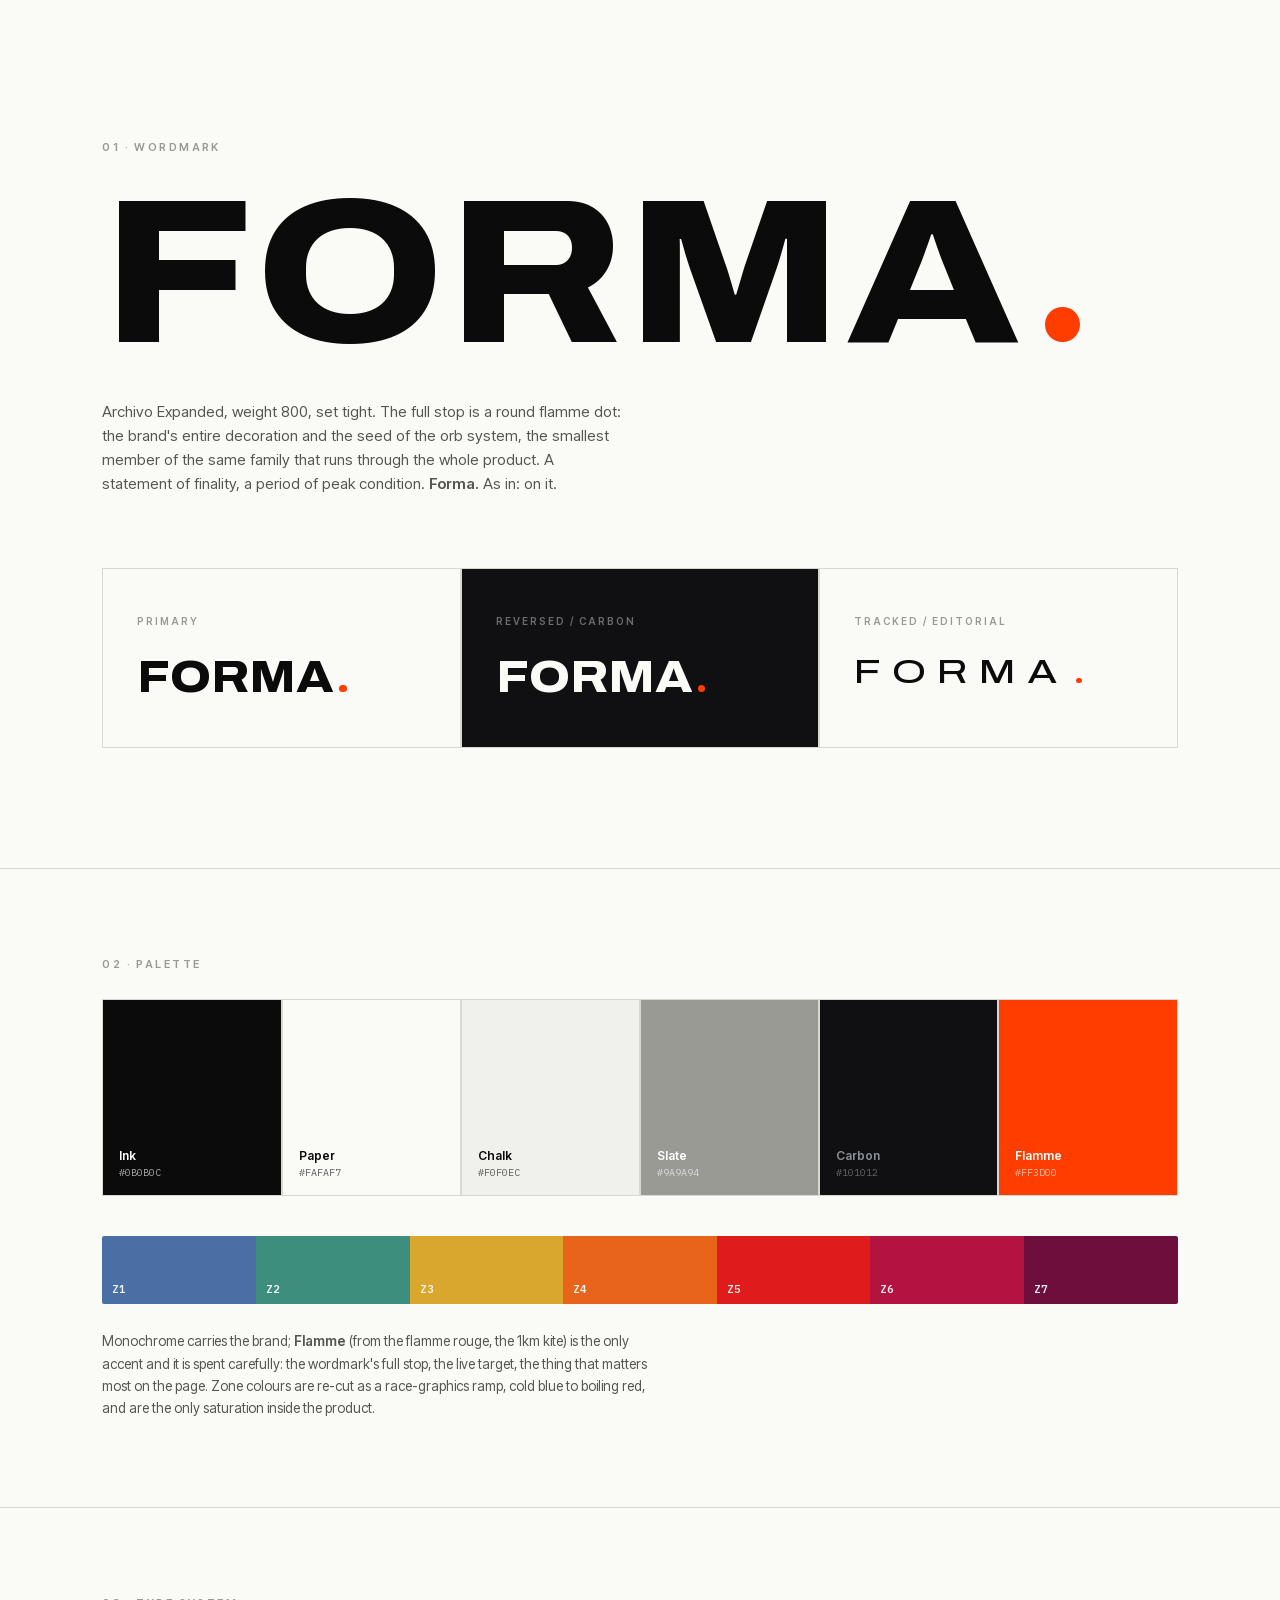
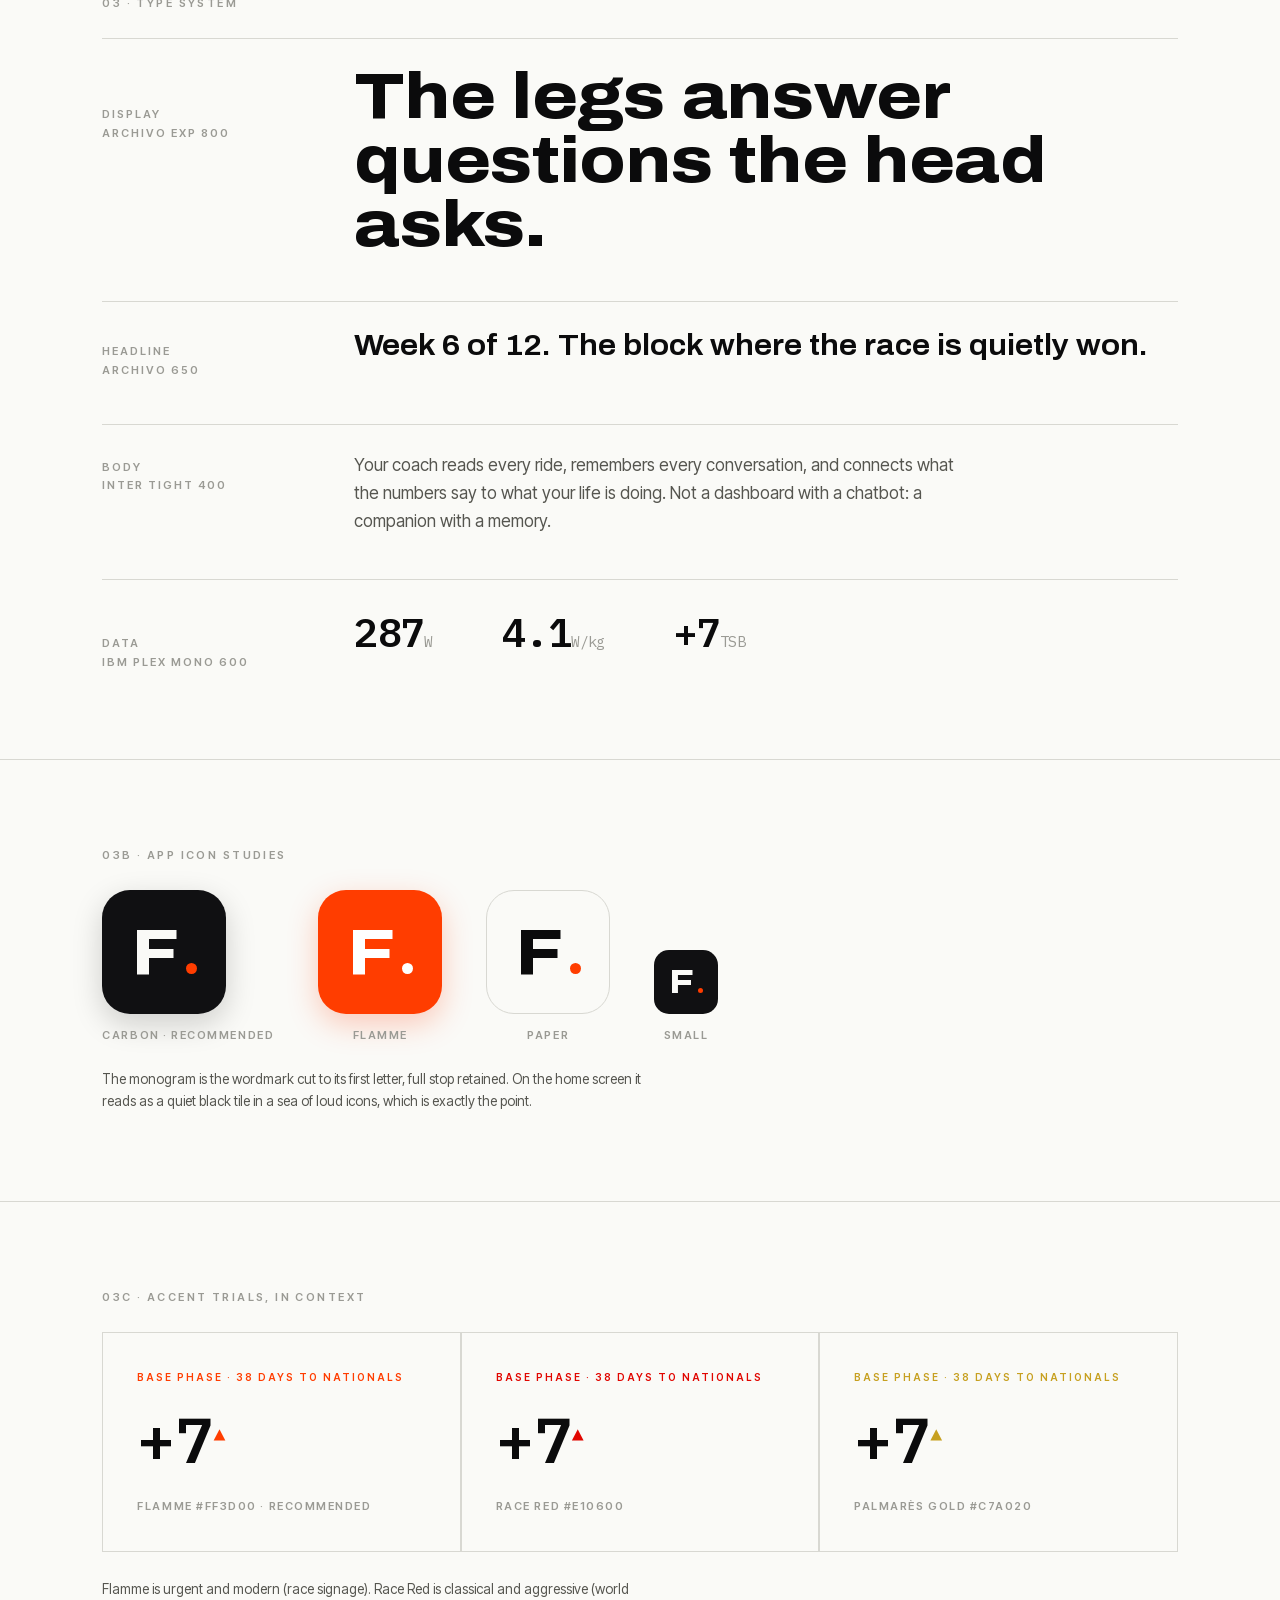
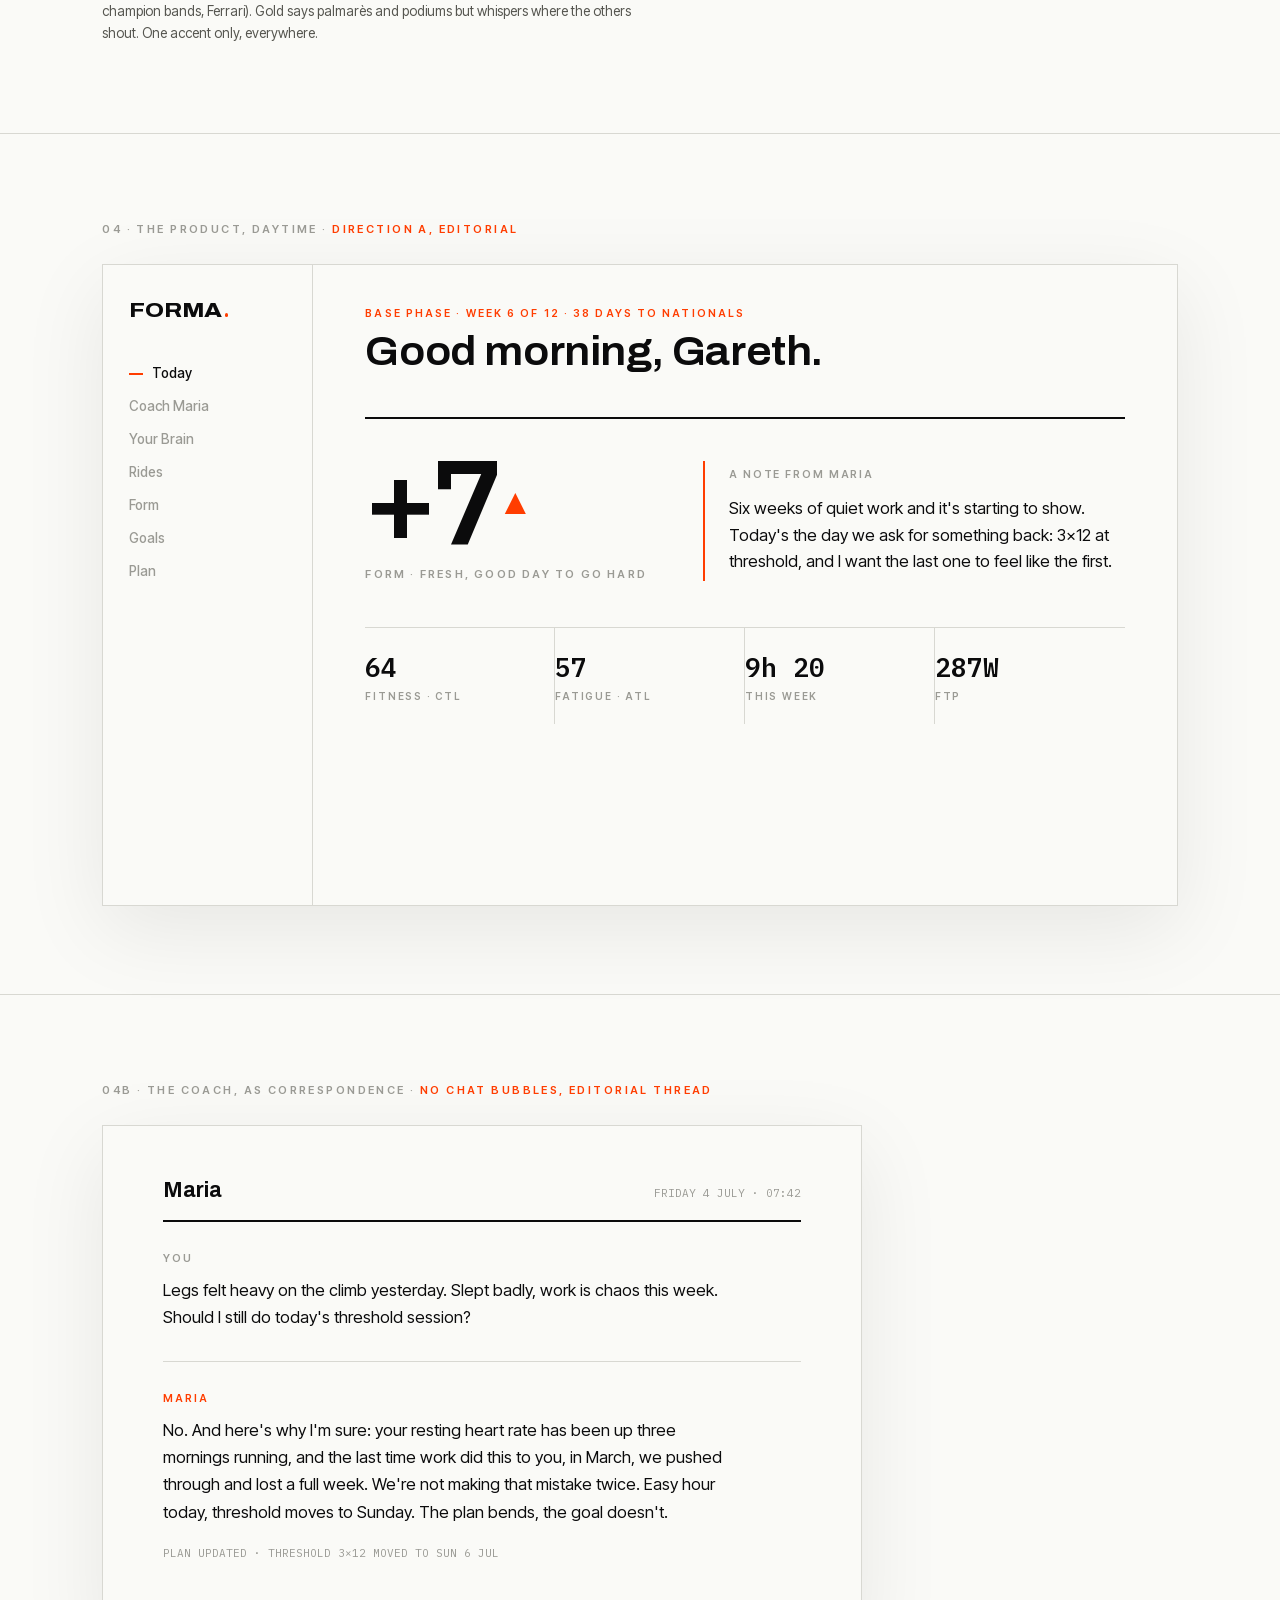
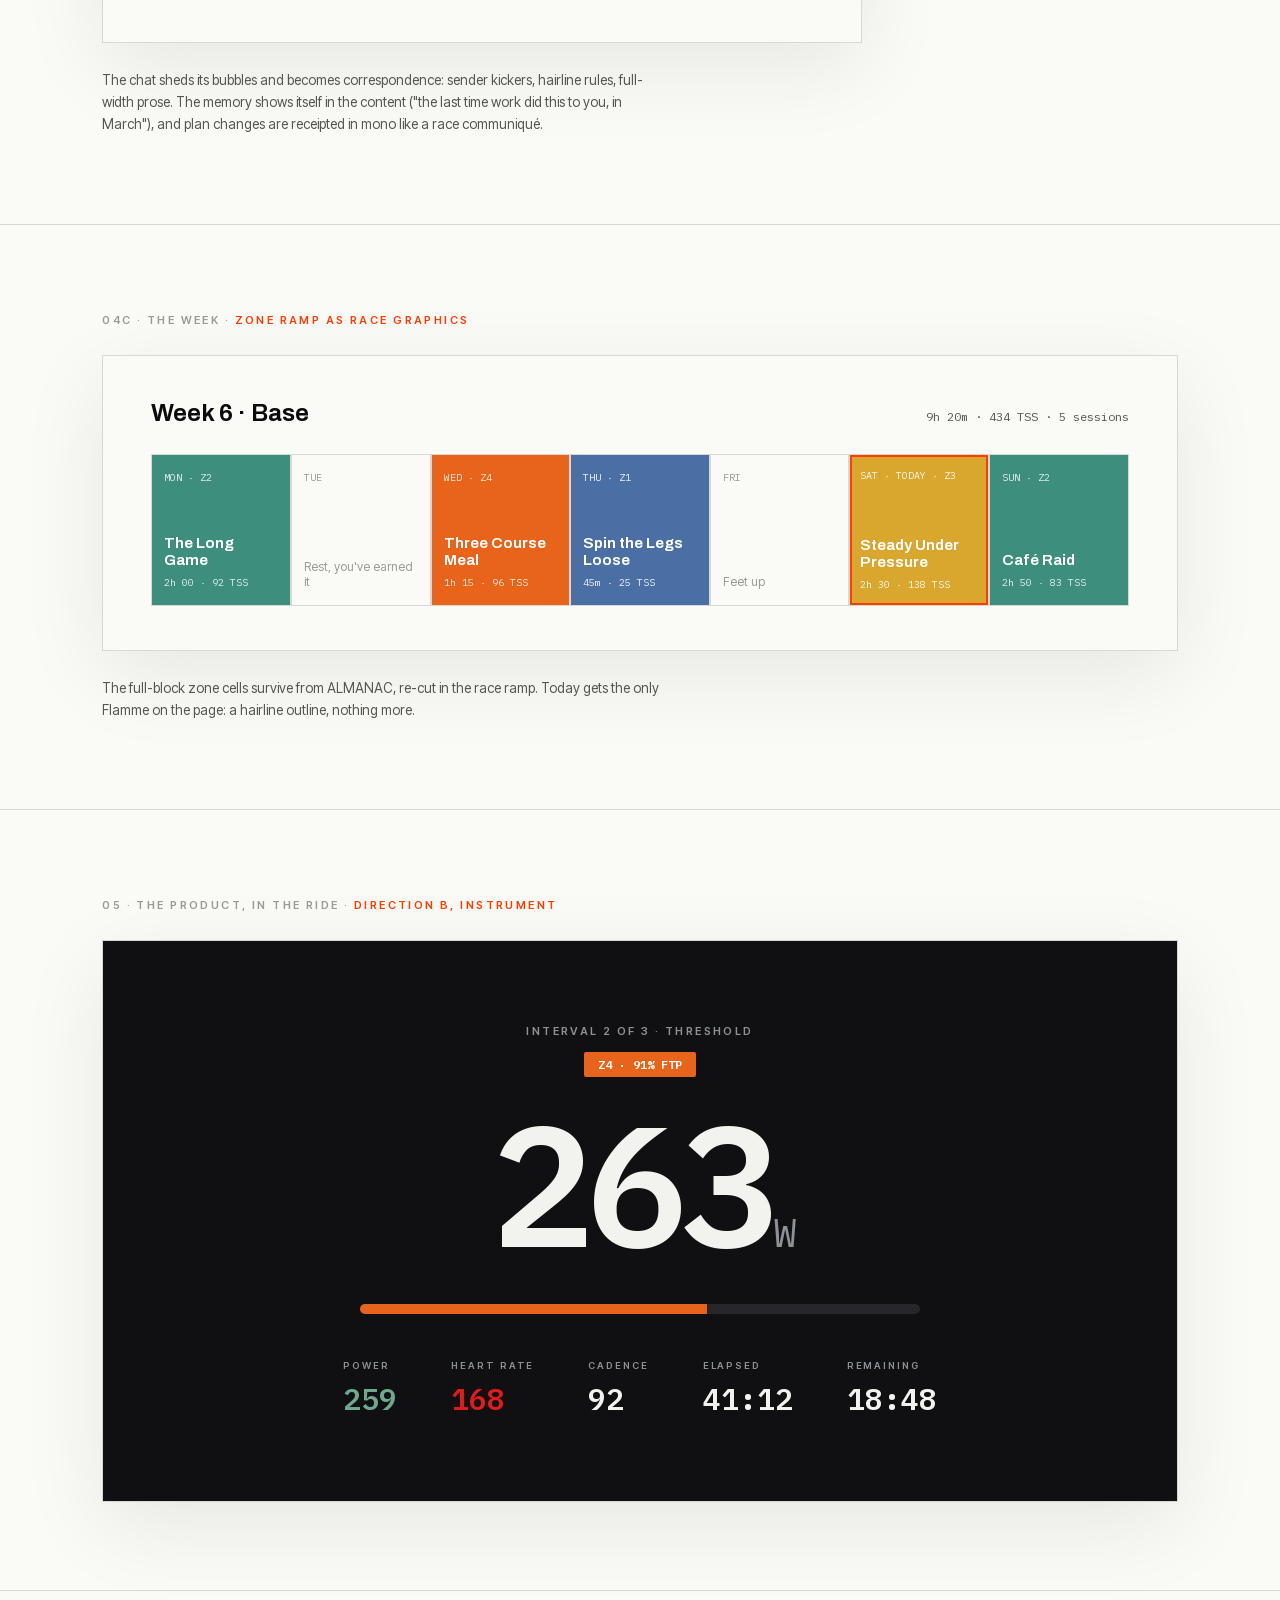
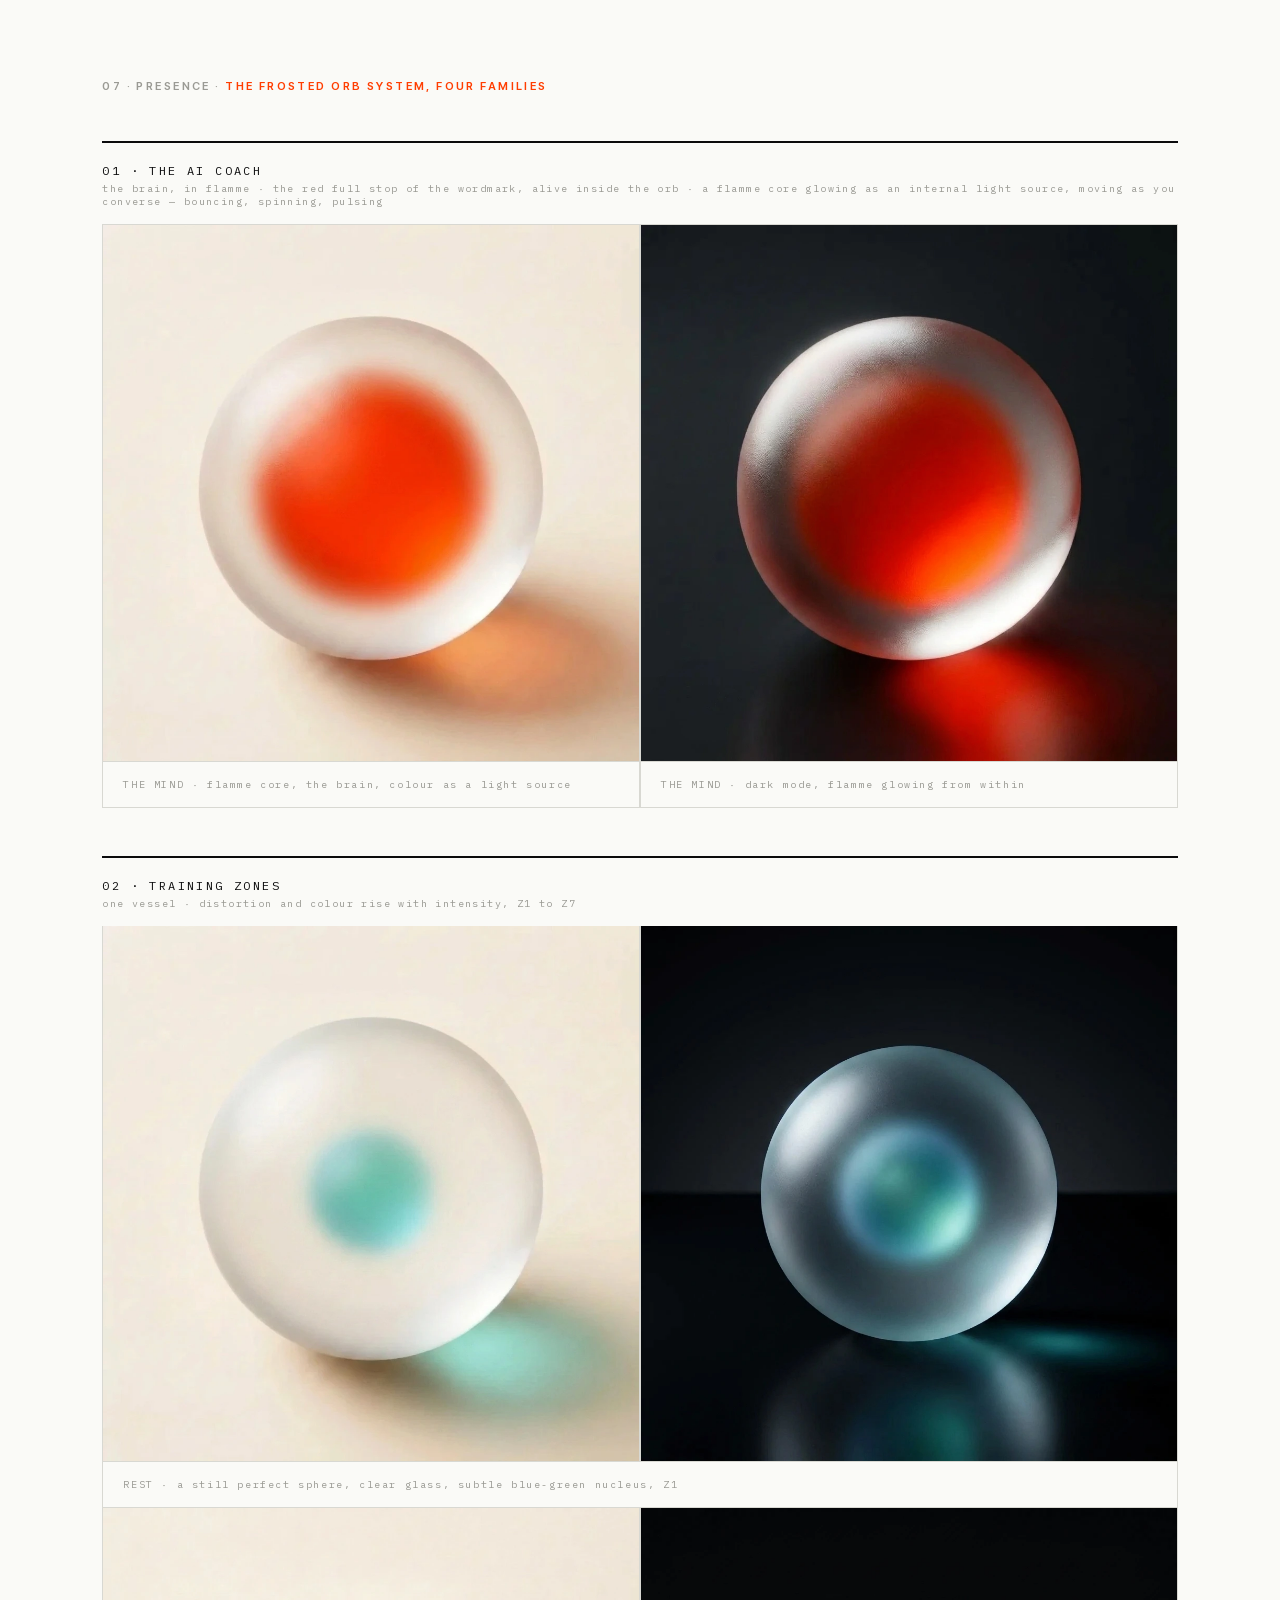
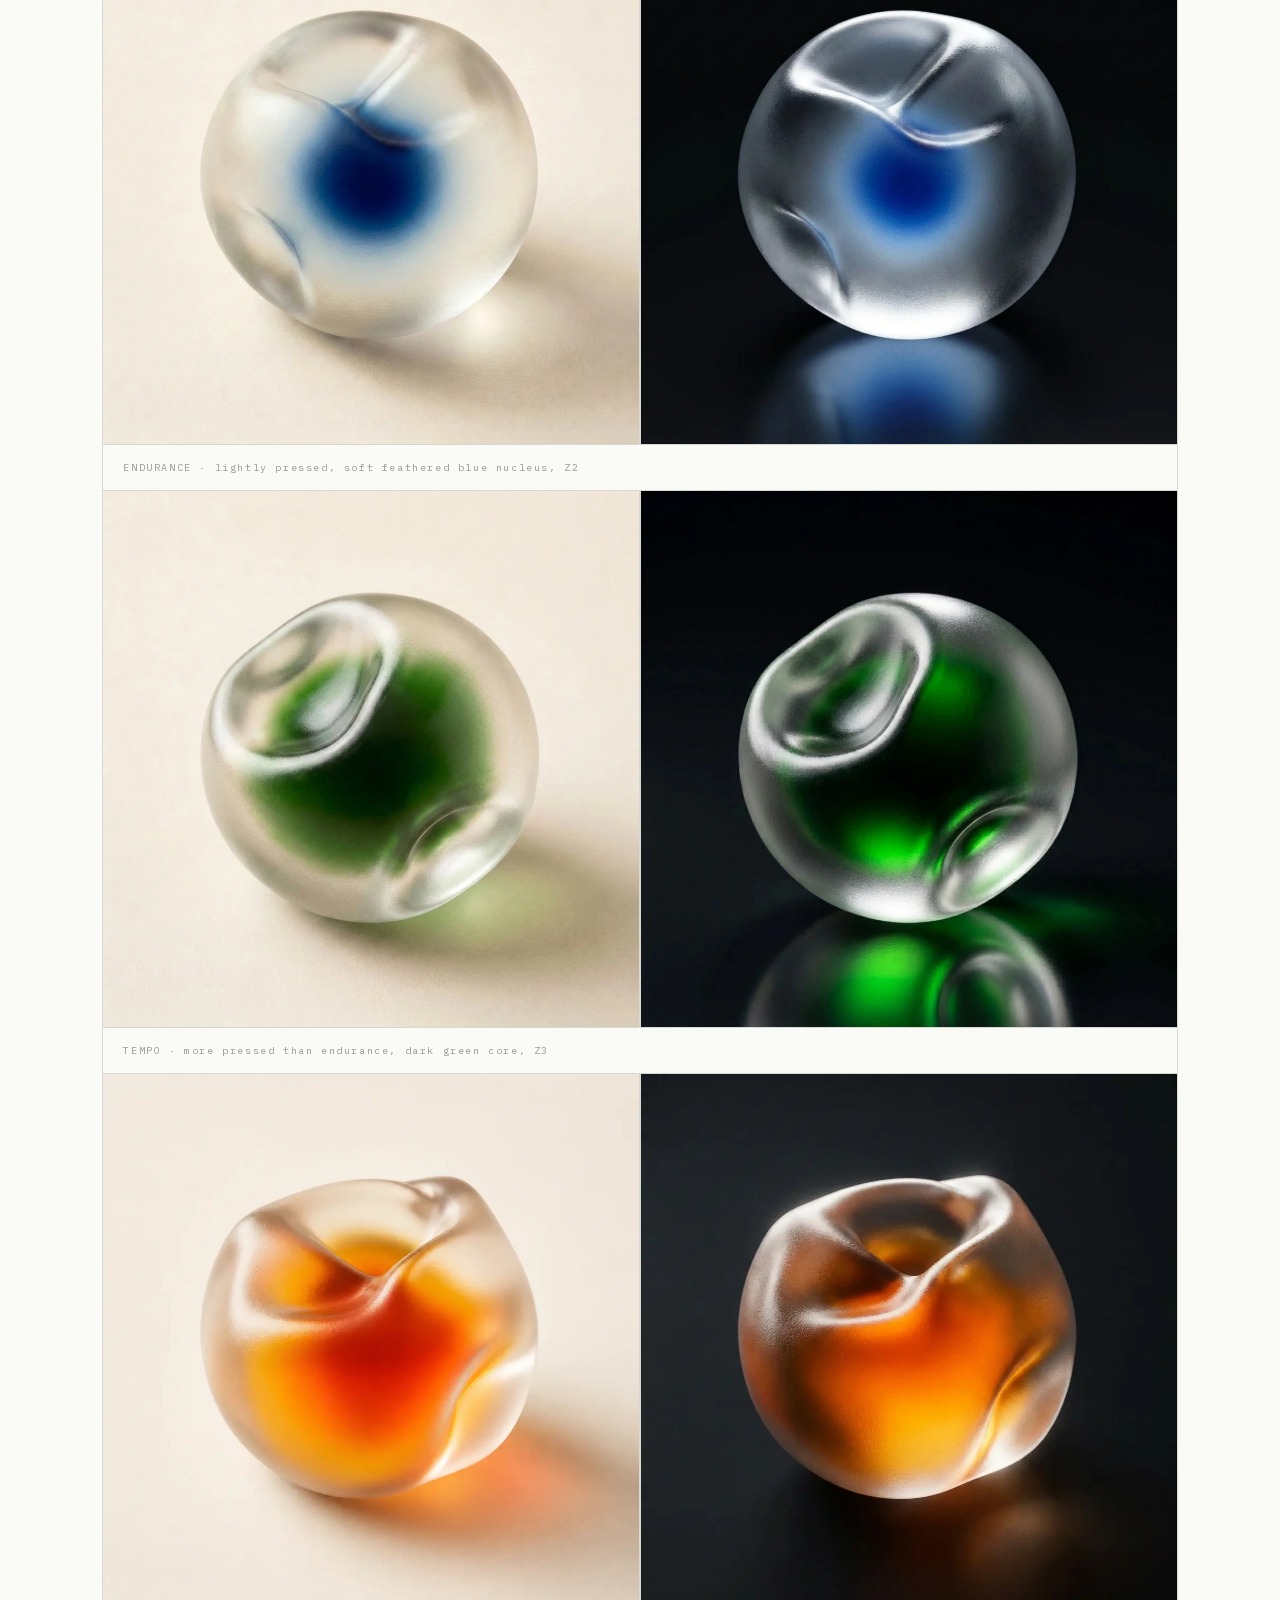
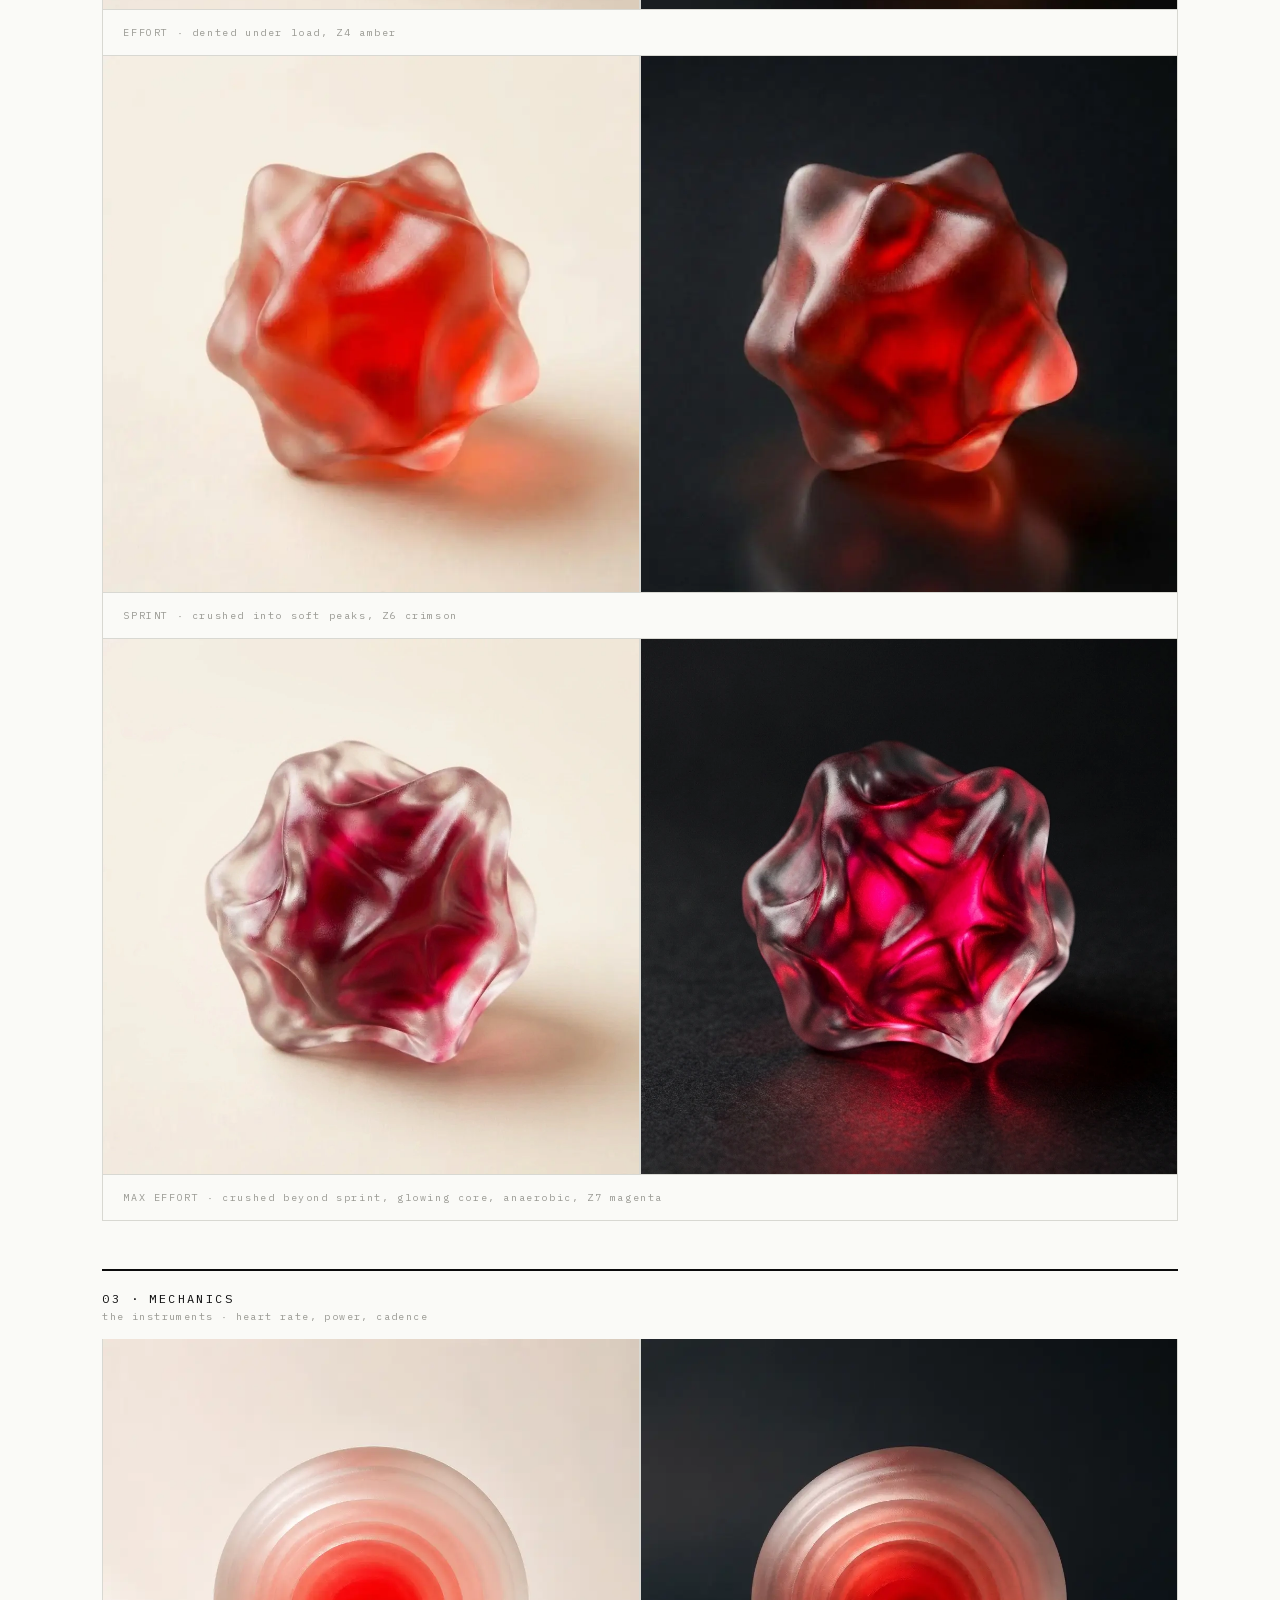
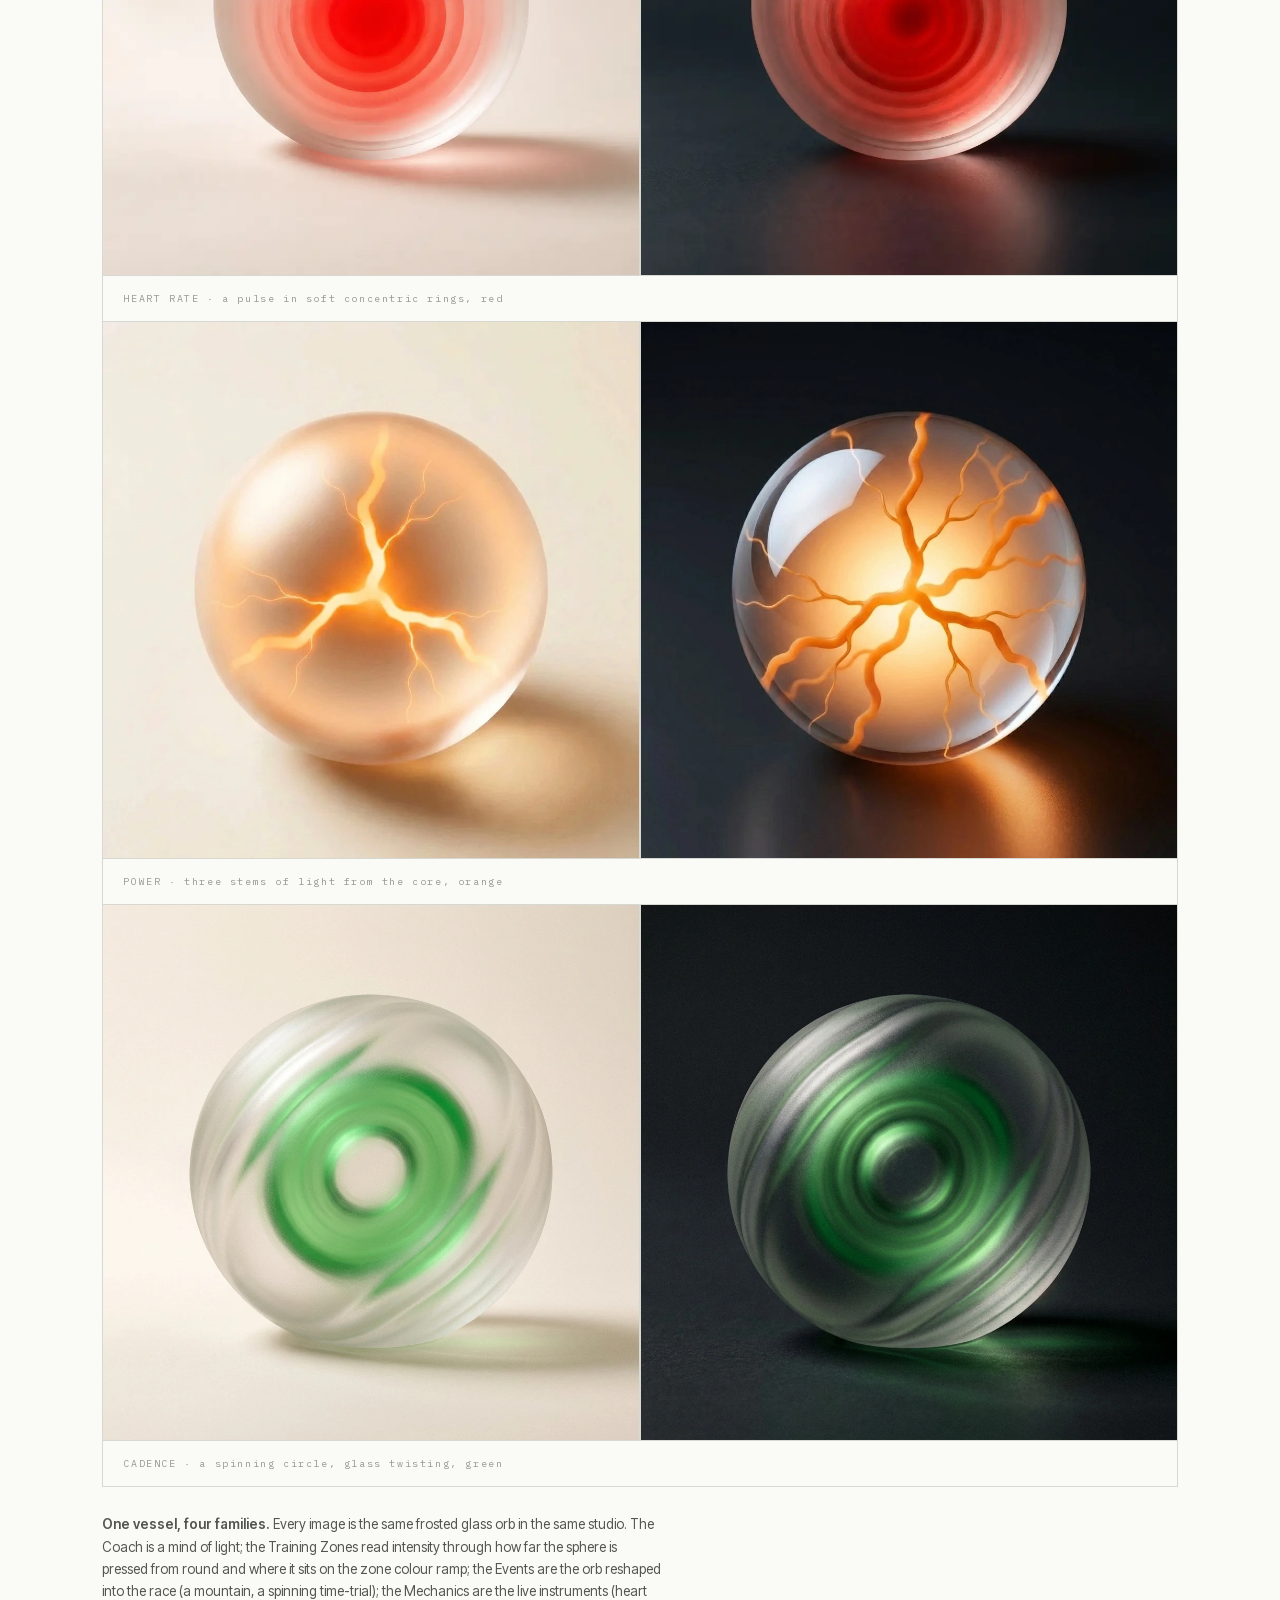
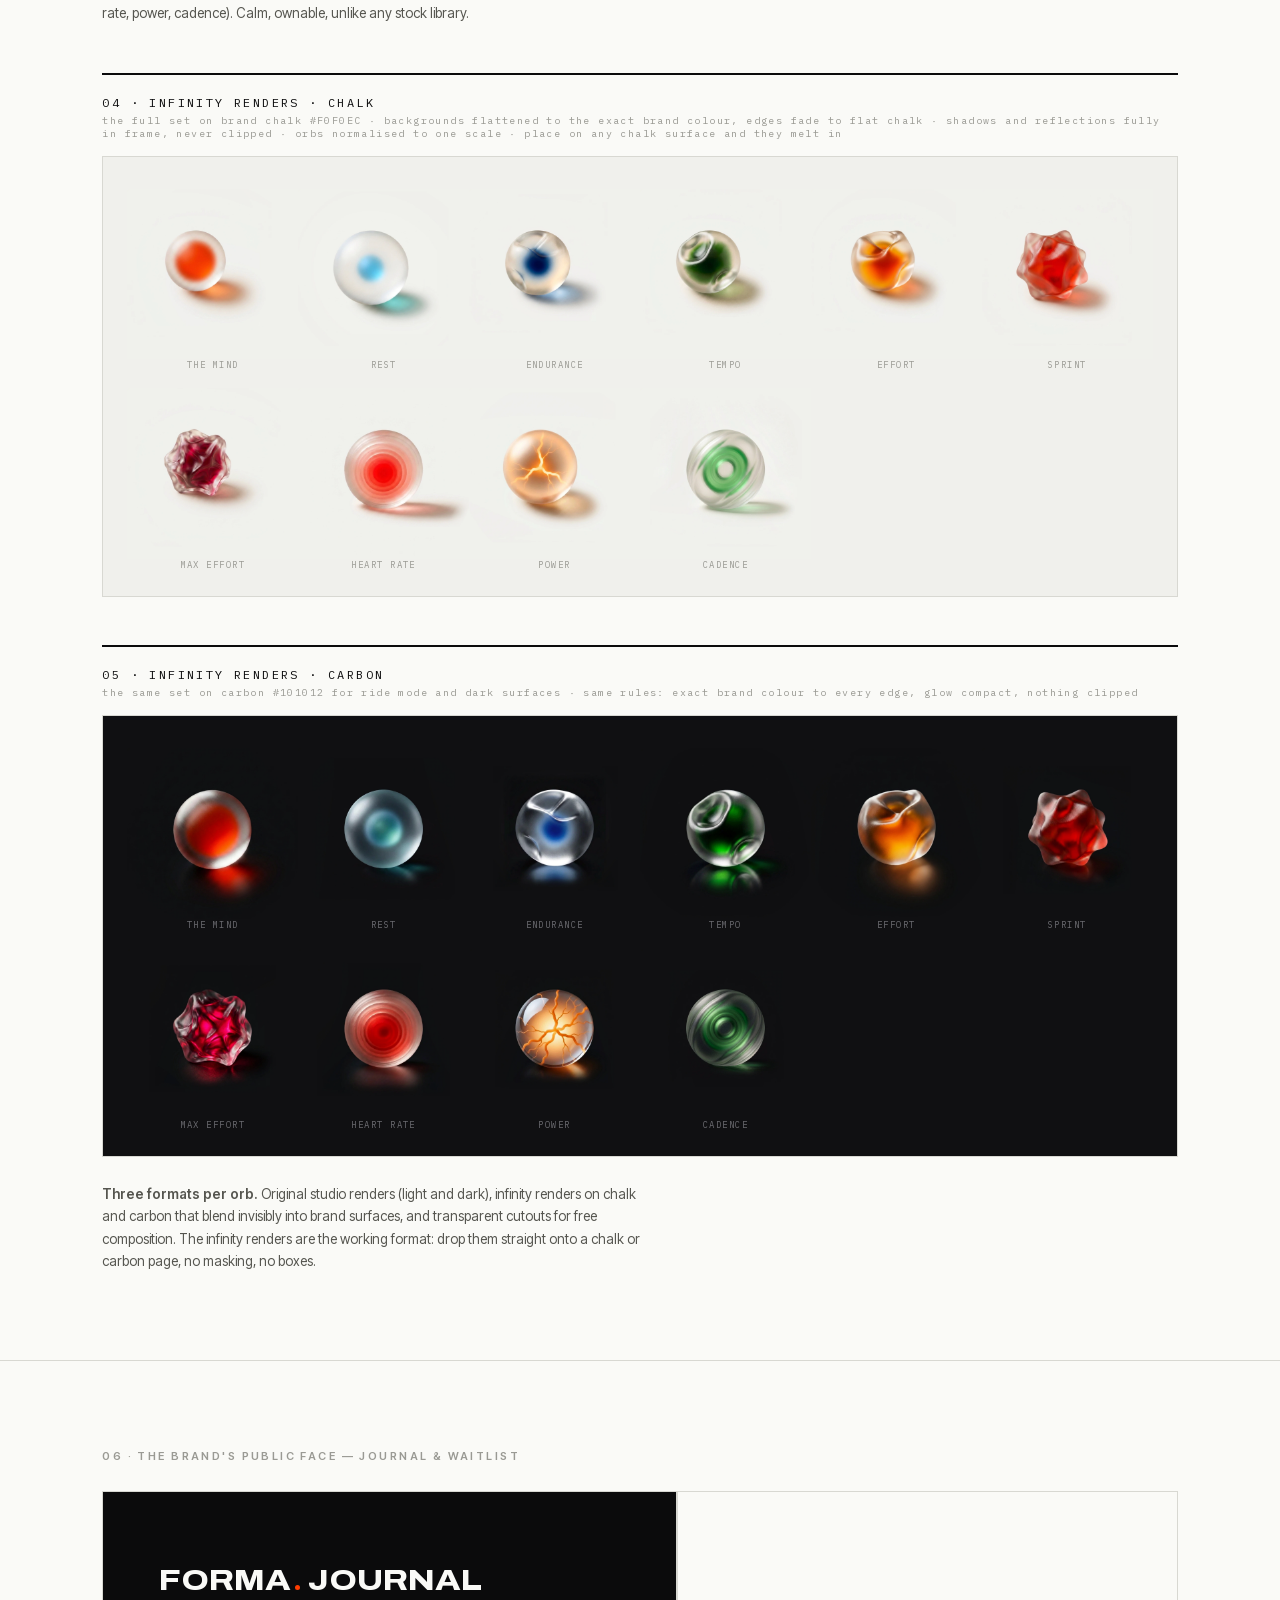
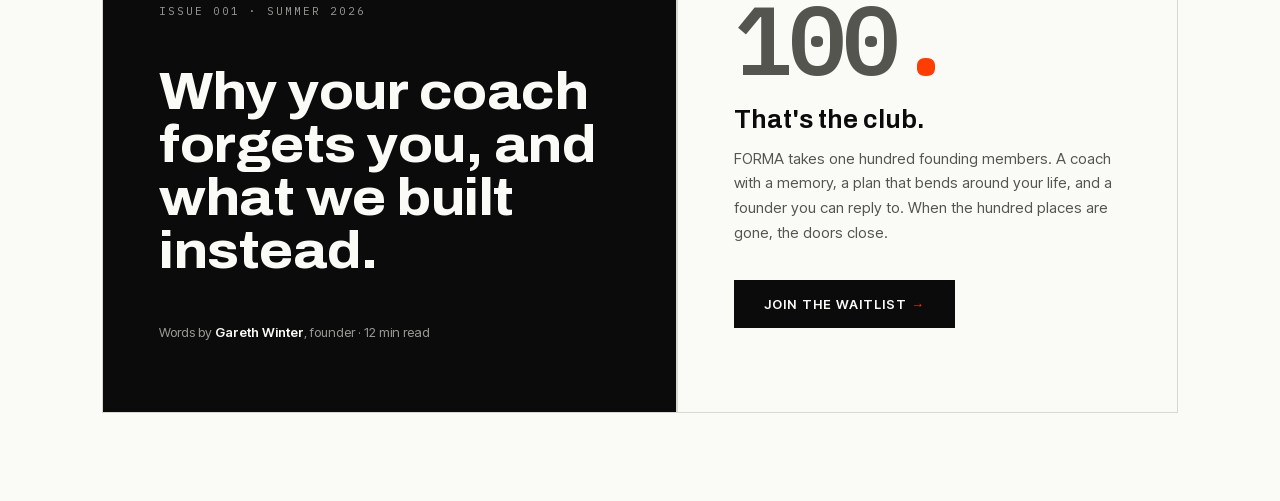
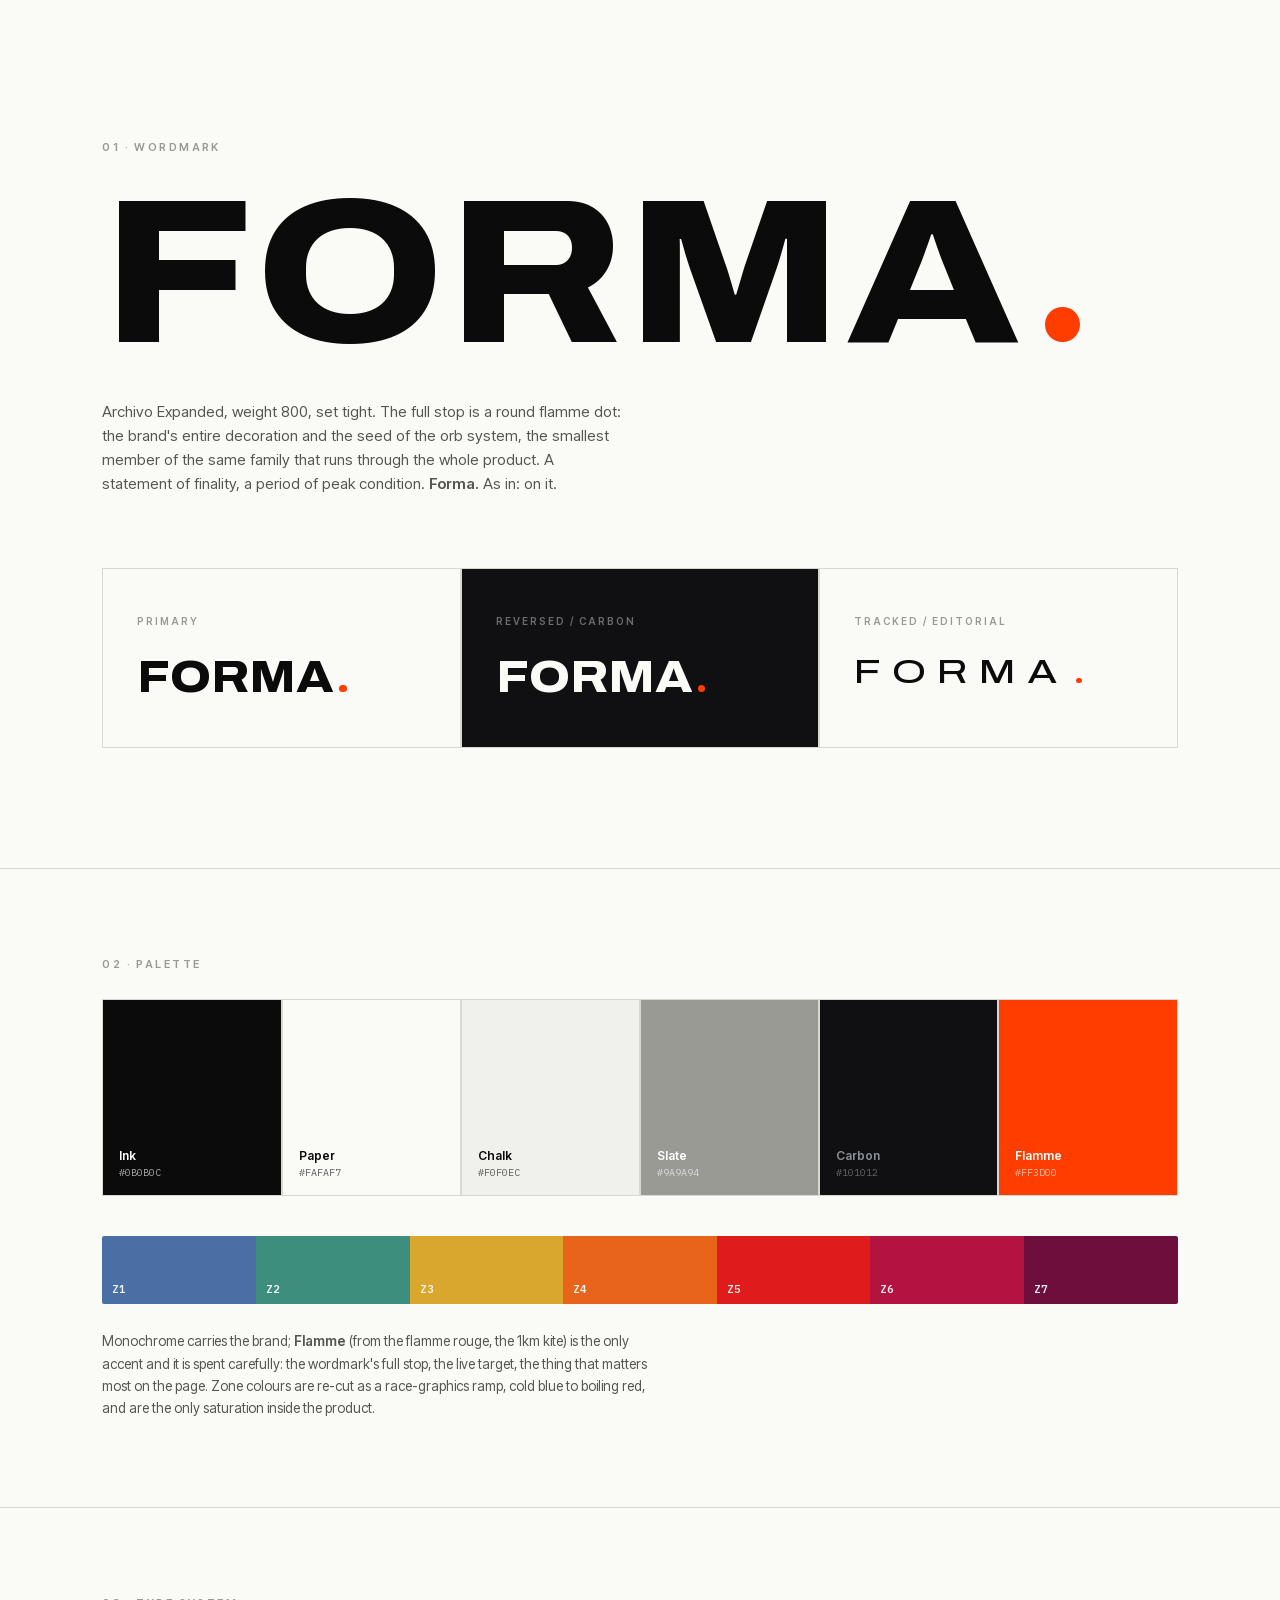
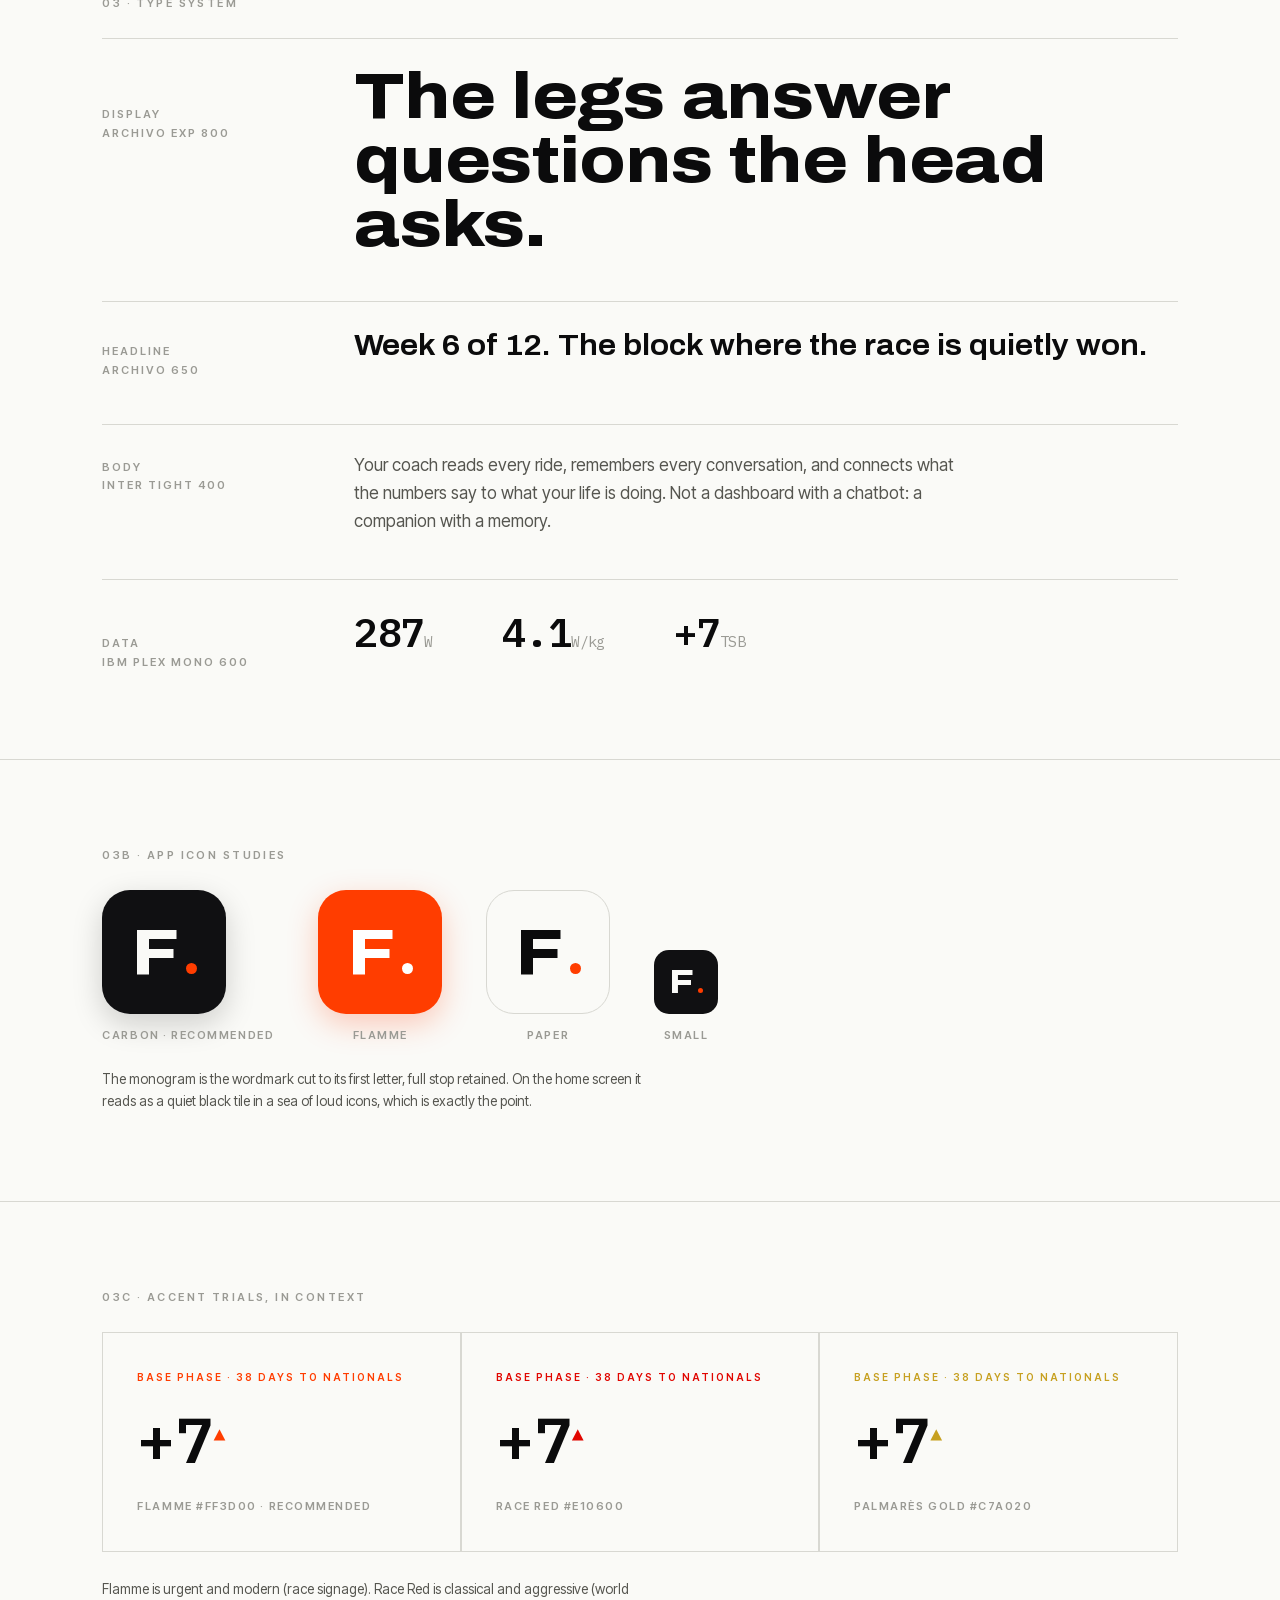
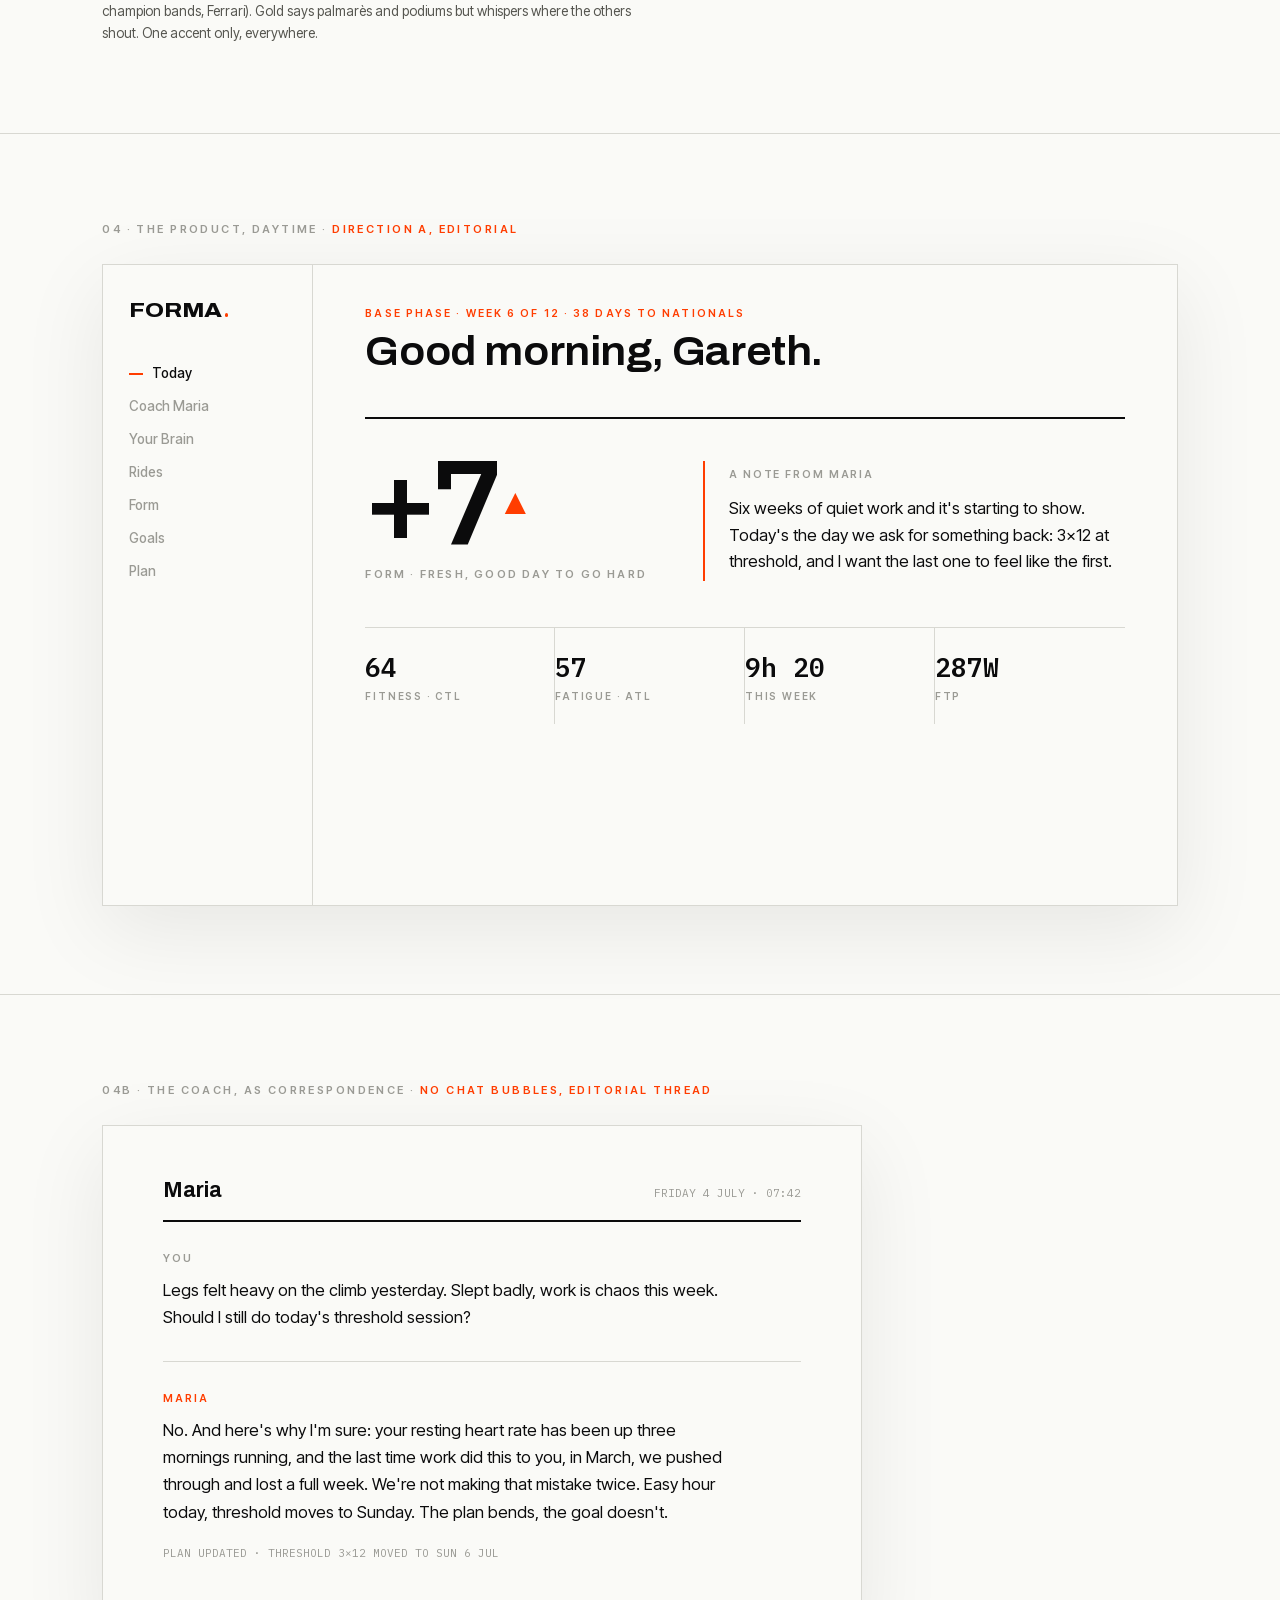
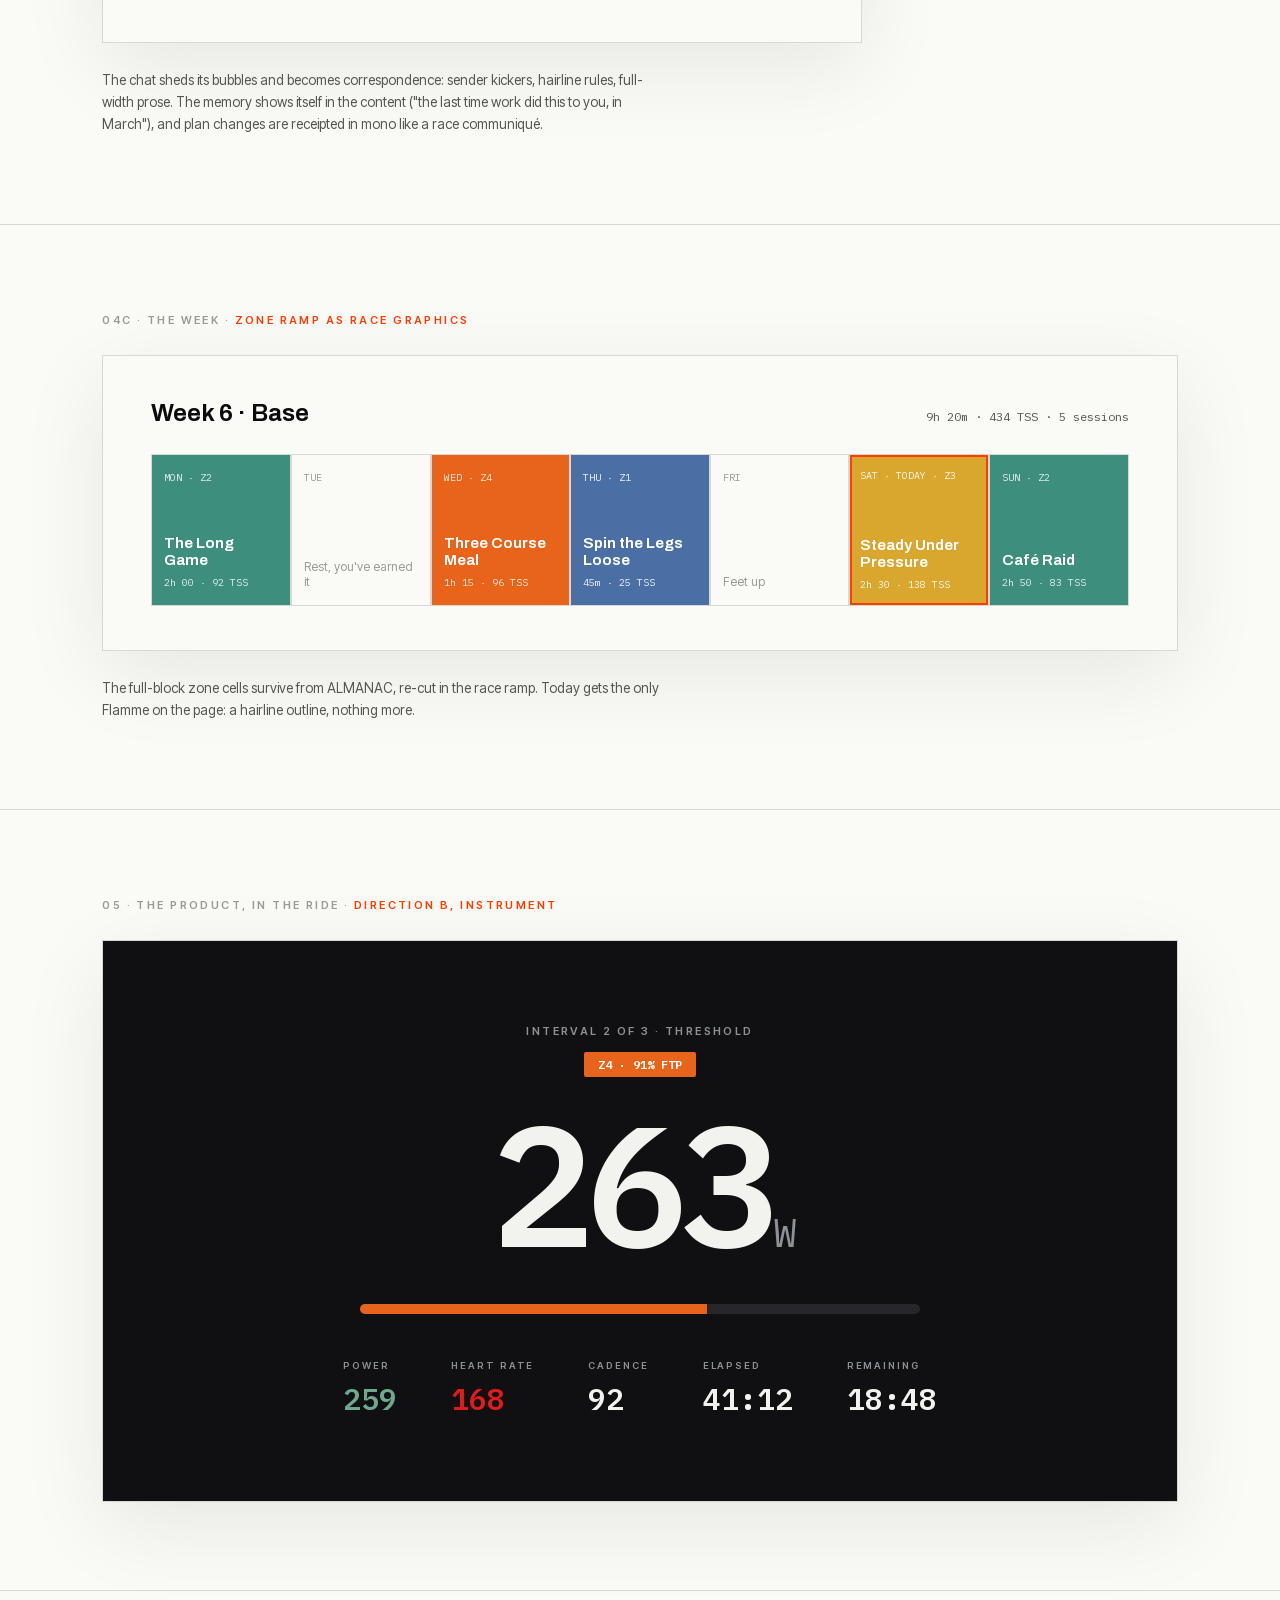
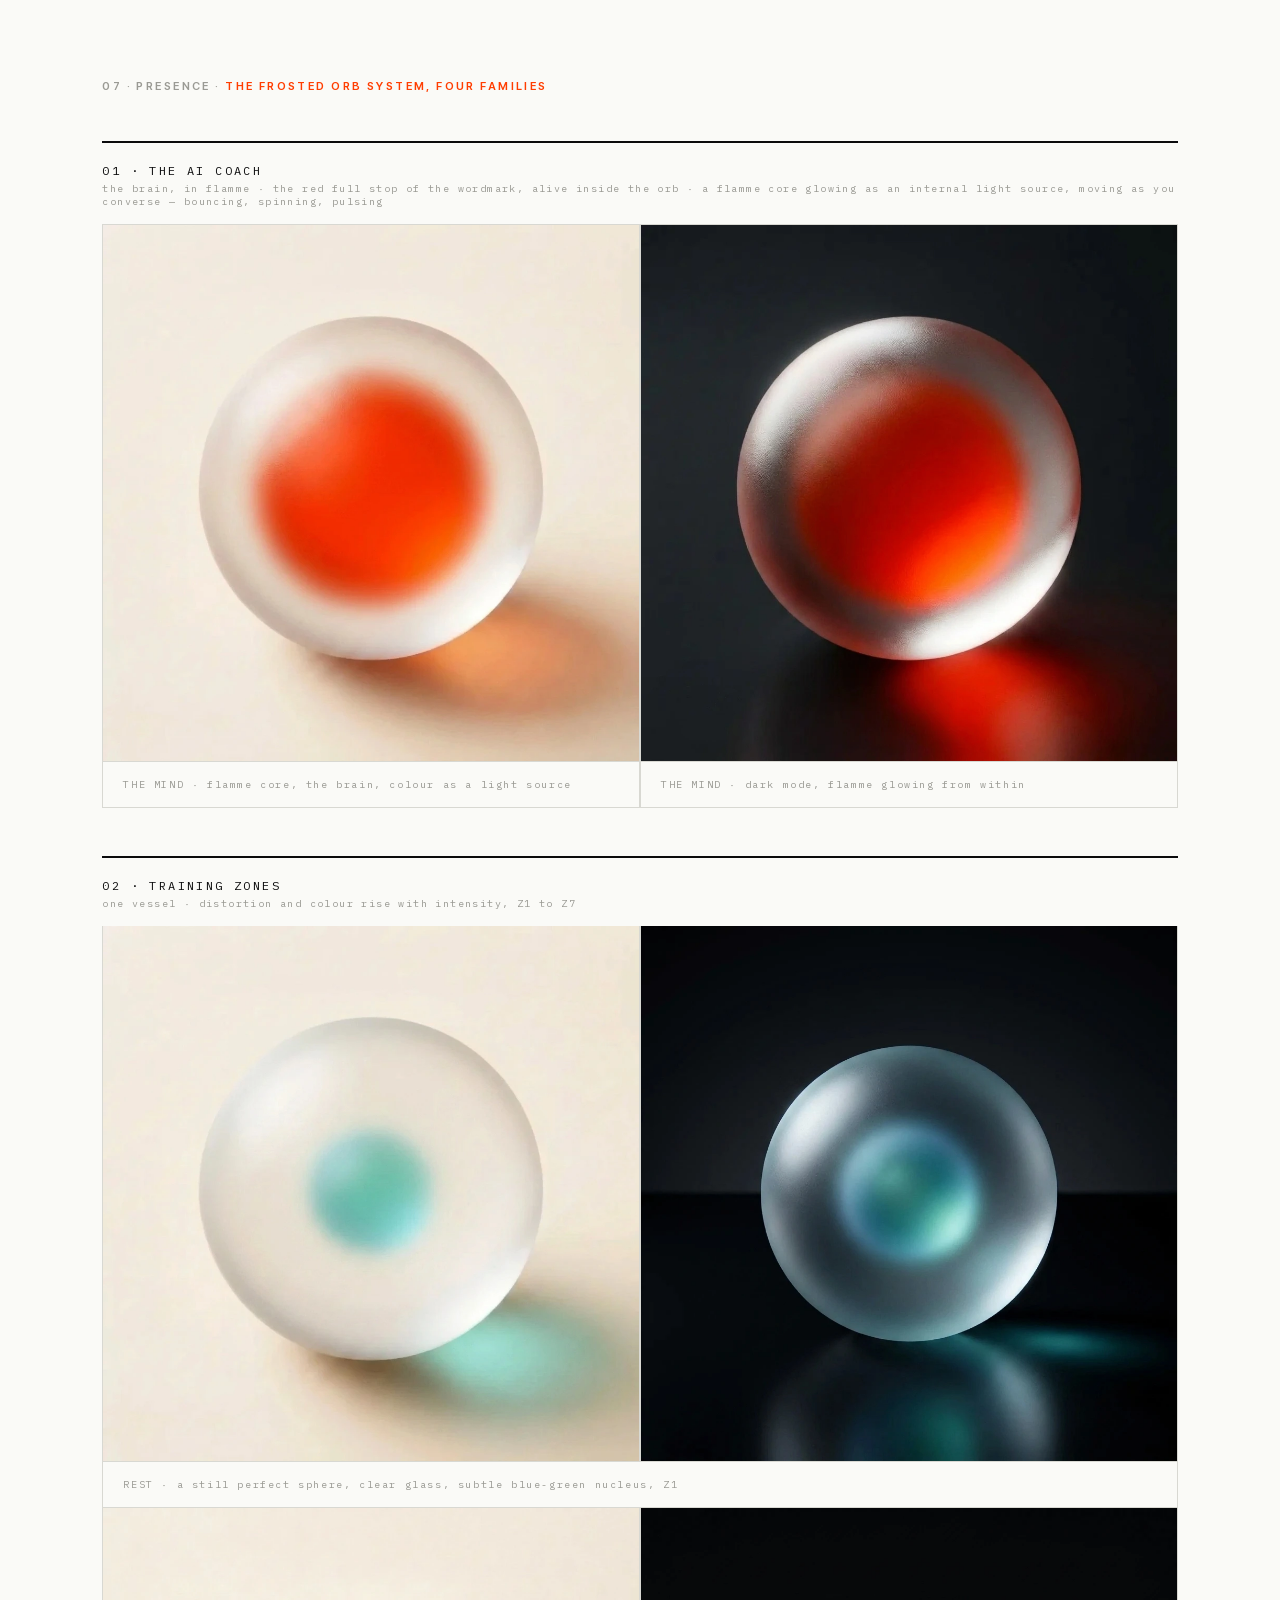
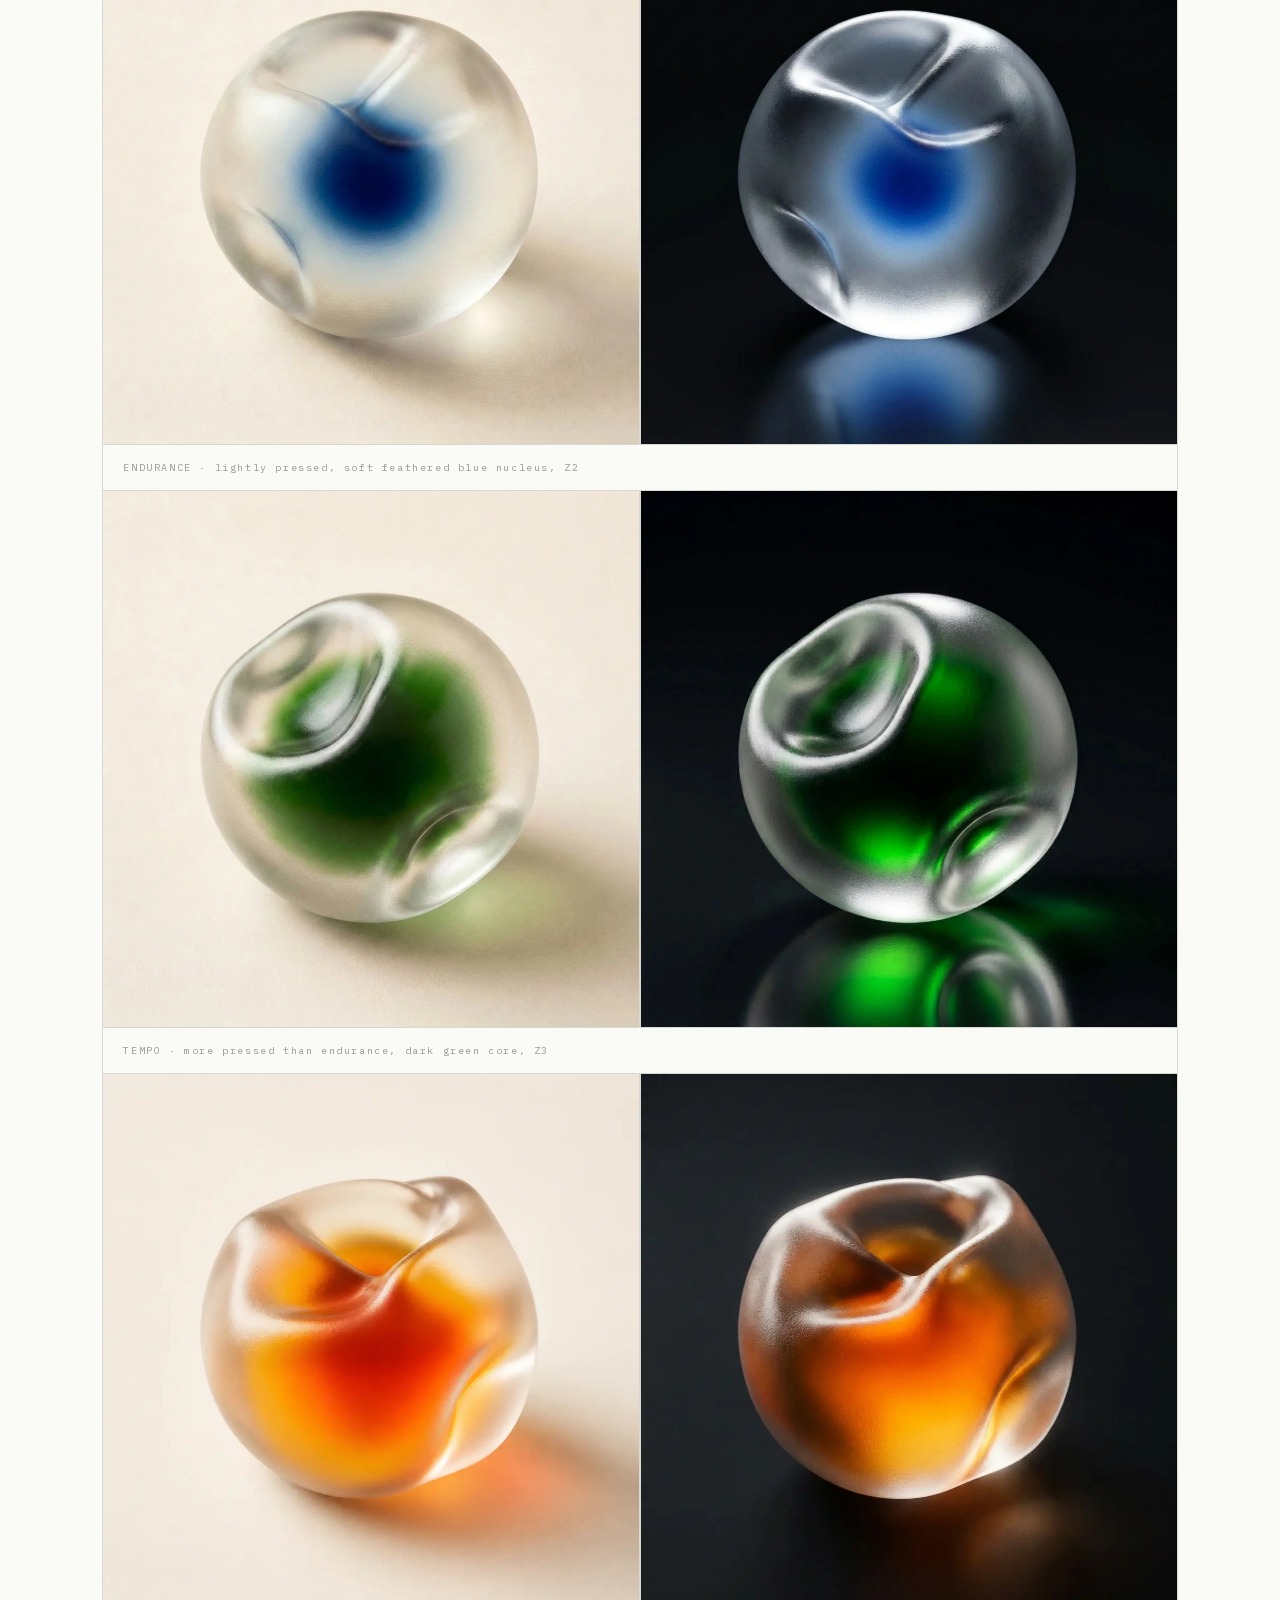
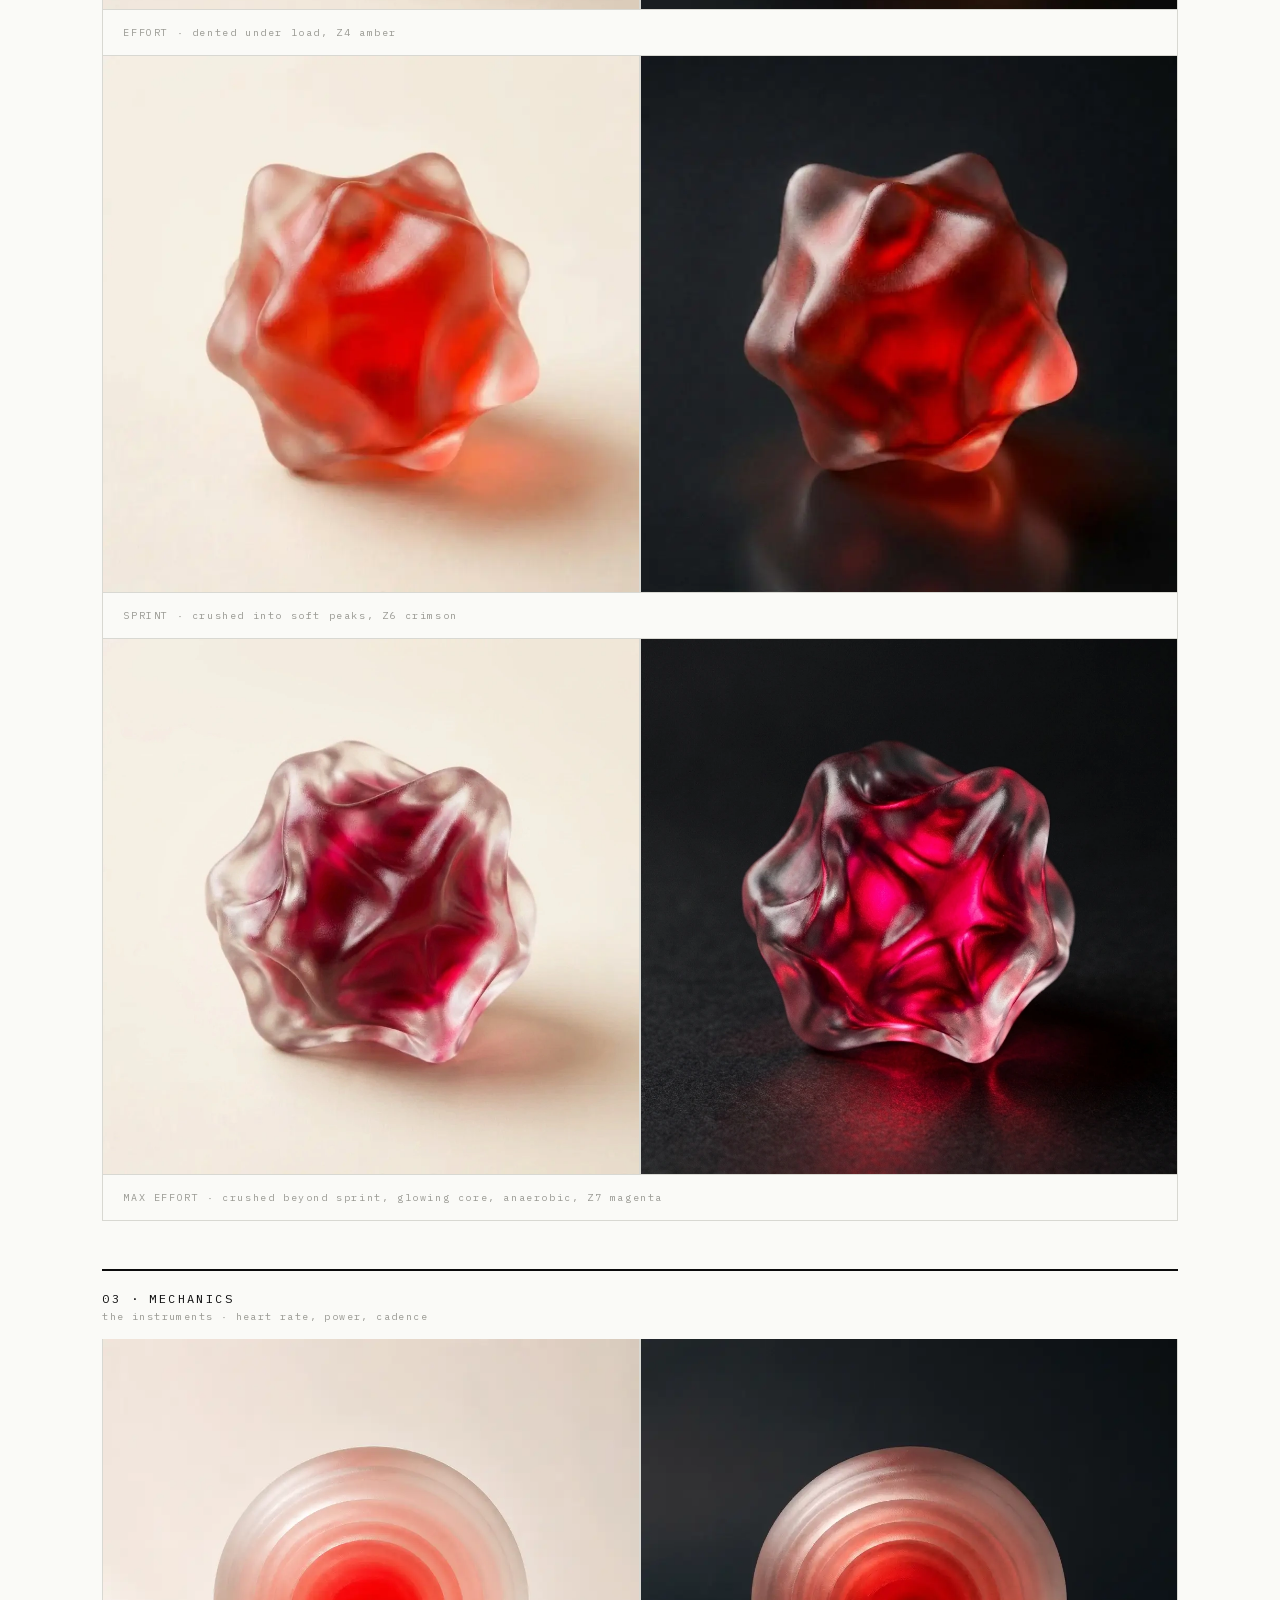
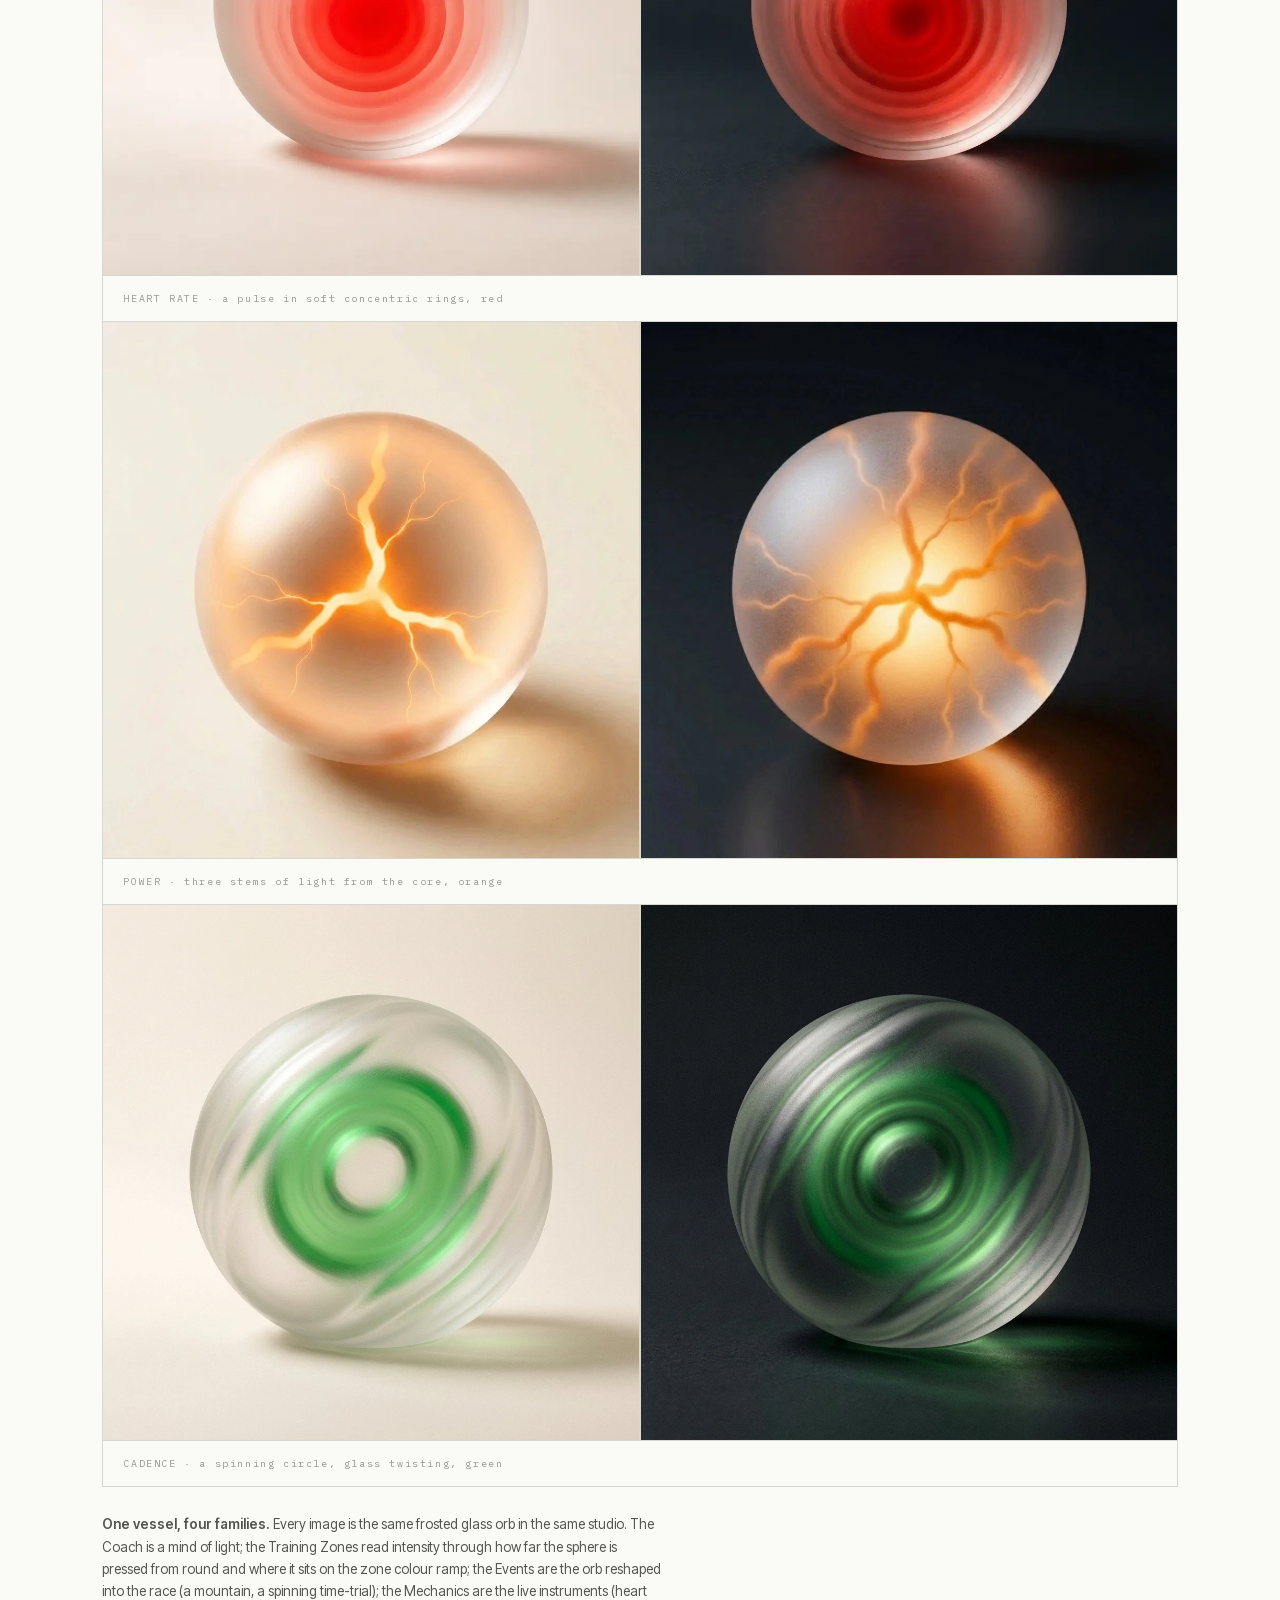
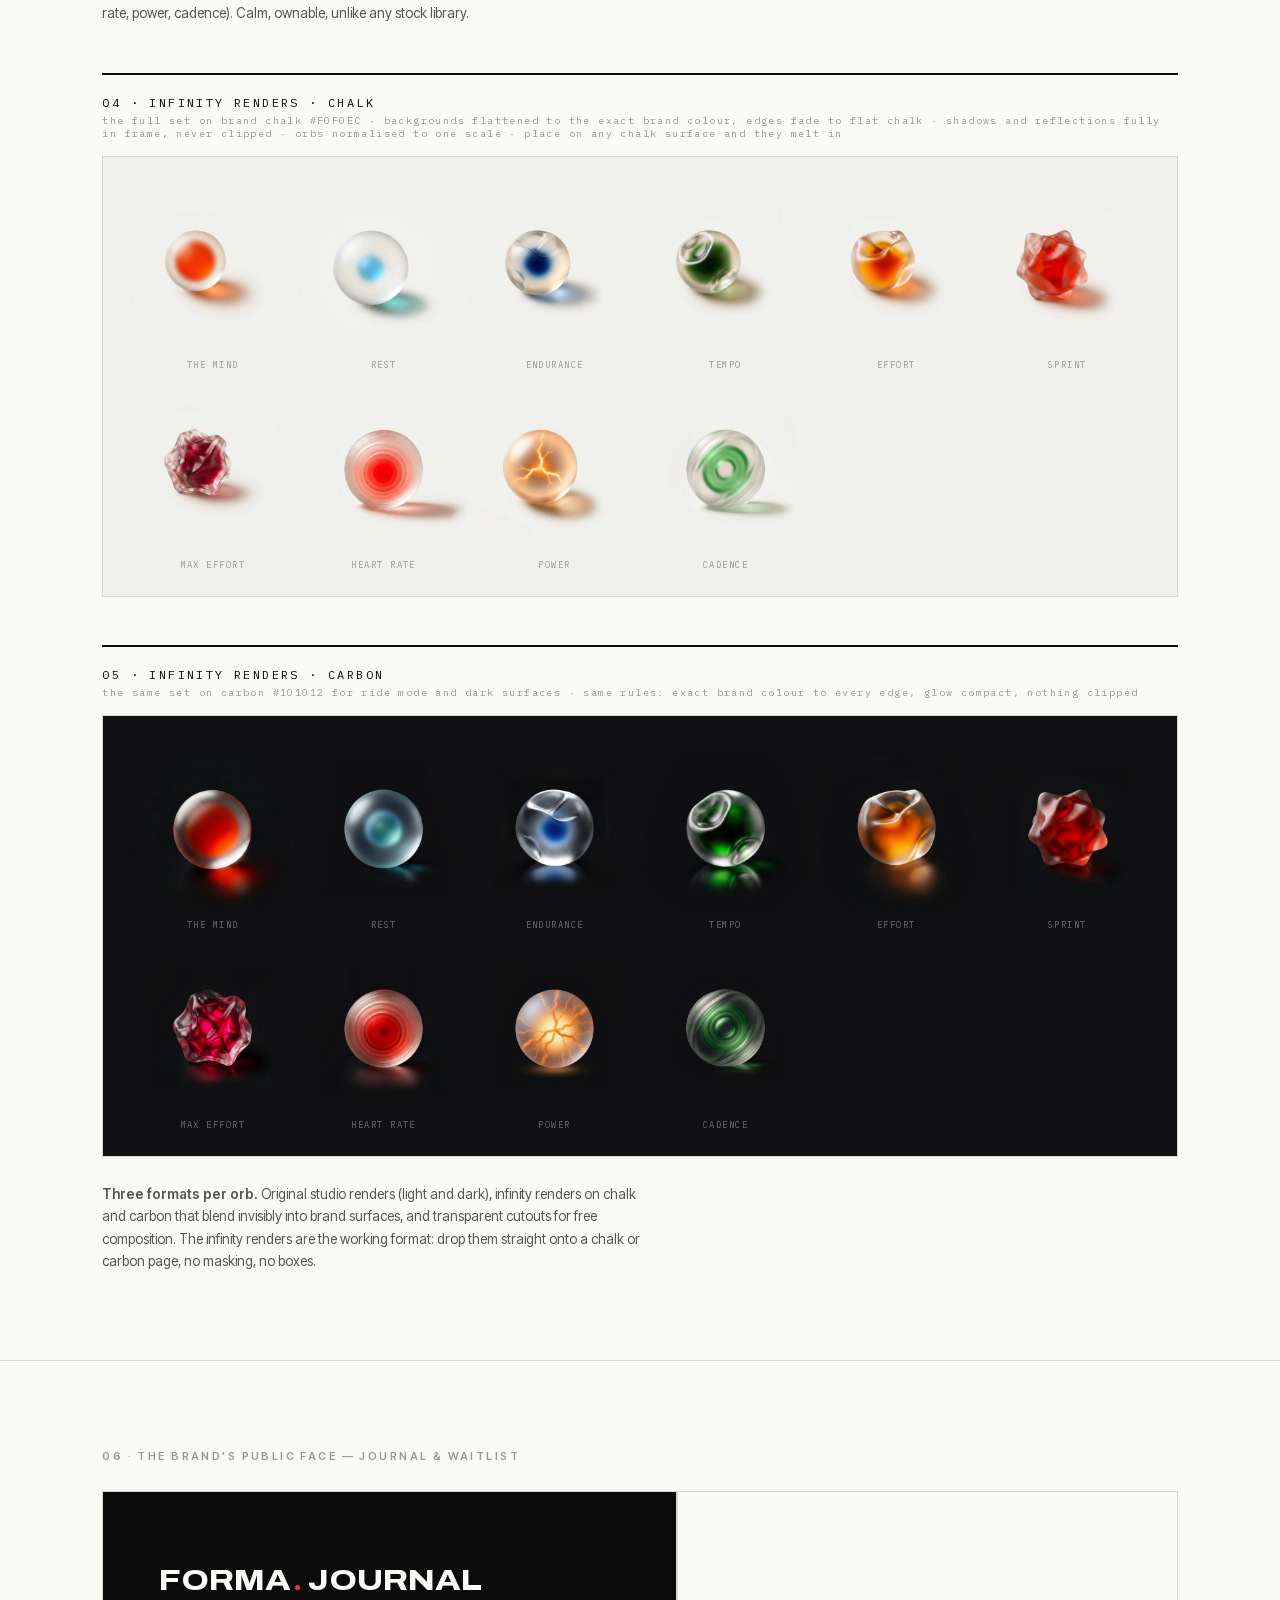
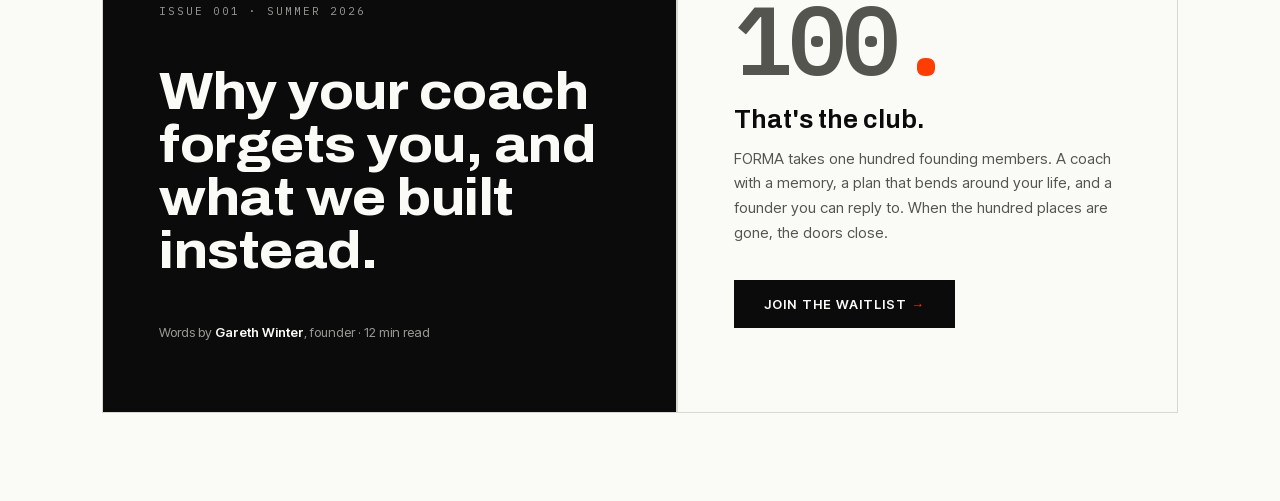
